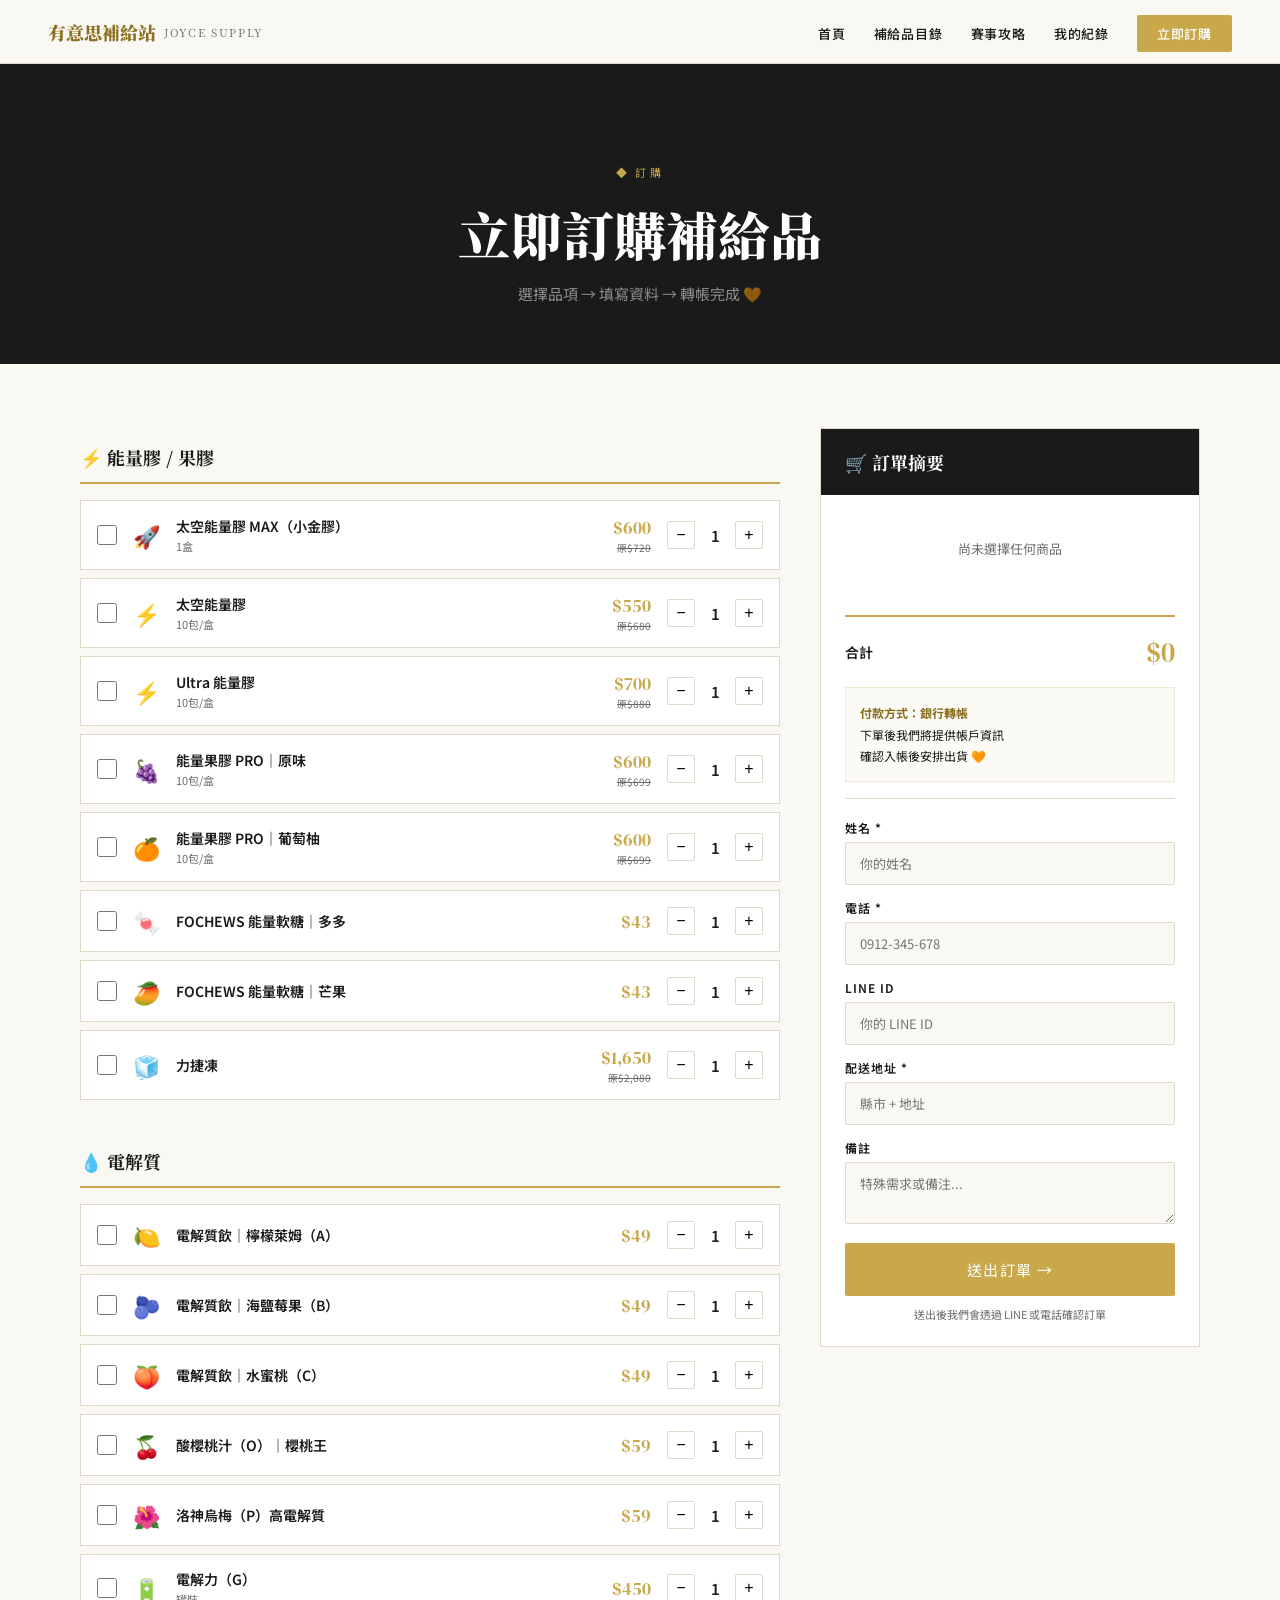
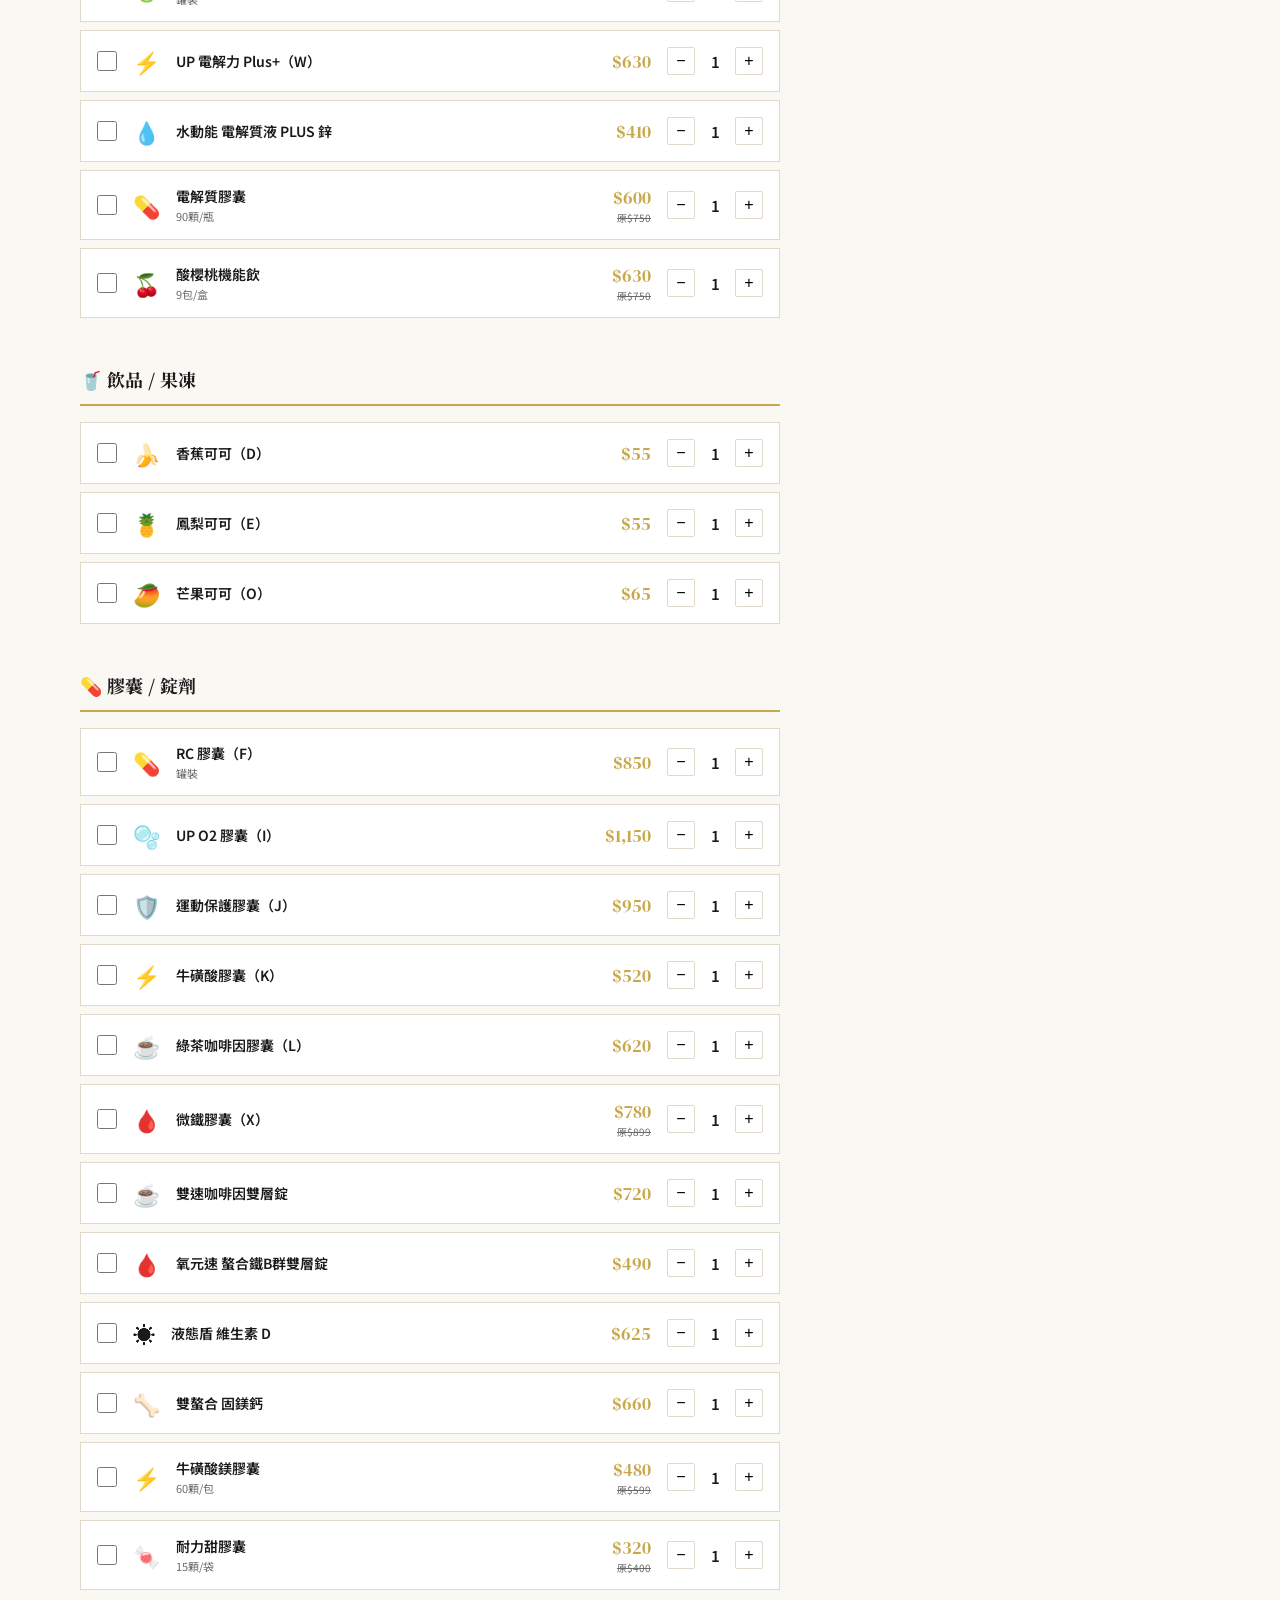
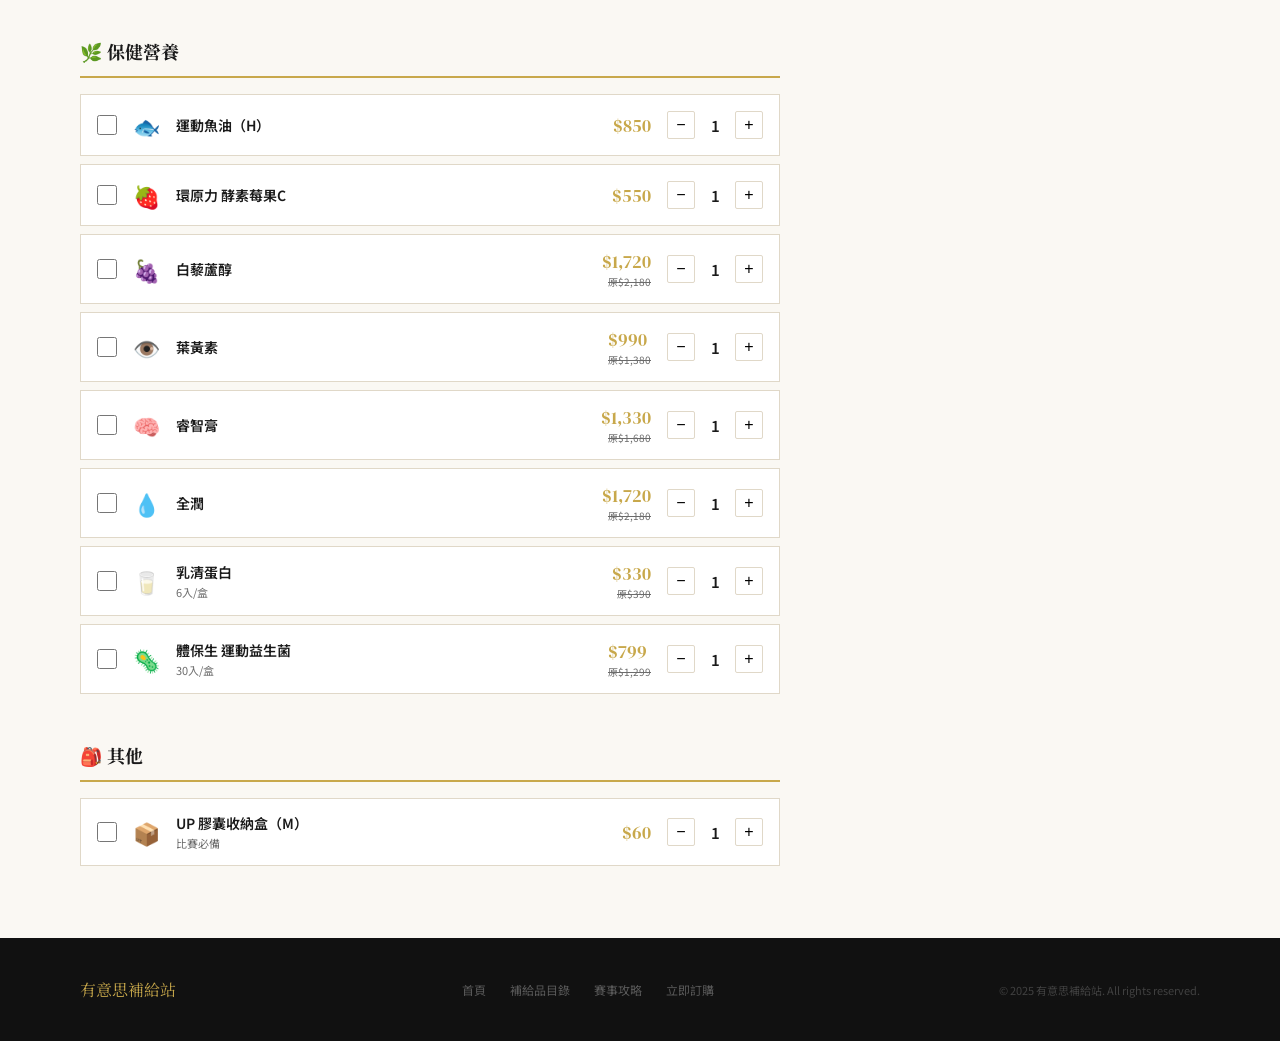
==== order.html @ 899bd566 "Add files via upload" ====
<!DOCTYPE html>
<html lang="zh-TW">
<head>
<meta charset="UTF-8">
<meta name="viewport" content="width=device-width, initial-scale=1.0">
<title>立即訂購 - 有意思補給站</title>
<link rel="stylesheet" href="css/style.css">
<link href="https://fonts.googleapis.com/css2?family=Noto+Serif+TC:wght@400;700;900&family=Noto+Sans+TC:wght@300;400;500;700&family=DM+Serif+Display&display=swap" rel="stylesheet">
</head>
<body>
<nav id="navbar">
  <a href="index.html" class="nav-logo">有意思補給站 <span>JOYCE SUPPLY</span></a>
  <button class="hamburger" id="hamburger">&#9776;</button>
  <ul class="nav-links" id="nav-links">
    <li><a href="index.html">首頁</a></li>
    <li><a href="products.html">補給品目錄</a></li>
    <li><a href="strategy.html">賽事攻略</a></li>
    <li><a href="mylog.html">我的紀錄</a></li>
    <li><a href="order.html" class="nav-cta">立即訂購</a></li>
  </ul>
</nav>

<div class="page-header">
  <div class="tag">◆ 訂購</div>
  <h1>立即訂購補給品</h1>
  <p>選擇品項 → 填寫資料 → 轉帳完成 🧡</p>
</div>

<section>
  <div class="order-layout">

    <!-- 左：選產品 -->
    <div class="order-products">

      <div class="order-cat-title">⚡ 能量膠 / 果膠</div>
      <div class="order-item" data-name="太空能量膠 MAX（小金膠）" data-price="600" data-orig="720">
        <input type="checkbox" class="oi-check" onchange="updateOrder(this)">
        <div class="oi-icon">🚀</div>
        <div class="oi-info"><div class="oi-name">太空能量膠 MAX（小金膠）</div><div class="oi-sub">1盒</div></div>
        <div><div class="oi-price">$600</div><div class="oi-orig">原$720</div></div>
        <div class="oi-qty"><button onclick="changeQty(this,-1)">−</button><span>1</span><button onclick="changeQty(this,1)">+</button></div>
      </div>
      <div class="order-item" data-name="太空能量膠" data-price="550" data-orig="680">
        <input type="checkbox" class="oi-check" onchange="updateOrder(this)">
        <div class="oi-icon">⚡</div>
        <div class="oi-info"><div class="oi-name">太空能量膠</div><div class="oi-sub">10包/盒</div></div>
        <div><div class="oi-price">$550</div><div class="oi-orig">原$680</div></div>
        <div class="oi-qty"><button onclick="changeQty(this,-1)">−</button><span>1</span><button onclick="changeQty(this,1)">+</button></div>
      </div>
      <div class="order-item" data-name="Ultra 能量膠" data-price="700" data-orig="880">
        <input type="checkbox" class="oi-check" onchange="updateOrder(this)">
        <div class="oi-icon">⚡</div>
        <div class="oi-info"><div class="oi-name">Ultra 能量膠</div><div class="oi-sub">10包/盒</div></div>
        <div><div class="oi-price">$700</div><div class="oi-orig">原$880</div></div>
        <div class="oi-qty"><button onclick="changeQty(this,-1)">−</button><span>1</span><button onclick="changeQty(this,1)">+</button></div>
      </div>
      <div class="order-item" data-name="能量果膠 PRO 原味" data-price="600" data-orig="699">
        <input type="checkbox" class="oi-check" onchange="updateOrder(this)">
        <div class="oi-icon">🍇</div>
        <div class="oi-info"><div class="oi-name">能量果膠 PRO｜原味</div><div class="oi-sub">10包/盒</div></div>
        <div><div class="oi-price">$600</div><div class="oi-orig">原$699</div></div>
        <div class="oi-qty"><button onclick="changeQty(this,-1)">−</button><span>1</span><button onclick="changeQty(this,1)">+</button></div>
      </div>
      <div class="order-item" data-name="能量果膠 PRO 葡萄柚" data-price="600" data-orig="699">
        <input type="checkbox" class="oi-check" onchange="updateOrder(this)">
        <div class="oi-icon">🍊</div>
        <div class="oi-info"><div class="oi-name">能量果膠 PRO｜葡萄柚</div><div class="oi-sub">10包/盒</div></div>
        <div><div class="oi-price">$600</div><div class="oi-orig">原$699</div></div>
        <div class="oi-qty"><button onclick="changeQty(this,-1)">−</button><span>1</span><button onclick="changeQty(this,1)">+</button></div>
      </div>
      <div class="order-item" data-name="FOCHEWS 能量軟糖 多多" data-price="43">
        <input type="checkbox" class="oi-check" onchange="updateOrder(this)">
        <div class="oi-icon">🍬</div>
        <div class="oi-info"><div class="oi-name">FOCHEWS 能量軟糖｜多多</div></div>
        <div><div class="oi-price">$43</div></div>
        <div class="oi-qty"><button onclick="changeQty(this,-1)">−</button><span>1</span><button onclick="changeQty(this,1)">+</button></div>
      </div>
      <div class="order-item" data-name="FOCHEWS 能量軟糖 芒果" data-price="43">
        <input type="checkbox" class="oi-check" onchange="updateOrder(this)">
        <div class="oi-icon">🥭</div>
        <div class="oi-info"><div class="oi-name">FOCHEWS 能量軟糖｜芒果</div></div>
        <div><div class="oi-price">$43</div></div>
        <div class="oi-qty"><button onclick="changeQty(this,-1)">−</button><span>1</span><button onclick="changeQty(this,1)">+</button></div>
      </div>
      <div class="order-item" data-name="力捷凍" data-price="1650" data-orig="2080">
        <input type="checkbox" class="oi-check" onchange="updateOrder(this)">
        <div class="oi-icon">🧊</div>
        <div class="oi-info"><div class="oi-name">力捷凍</div></div>
        <div><div class="oi-price">$1,650</div><div class="oi-orig">原$2,080</div></div>
        <div class="oi-qty"><button onclick="changeQty(this,-1)">−</button><span>1</span><button onclick="changeQty(this,1)">+</button></div>
      </div>

      <div class="order-cat-title">💧 電解質</div>
      <div class="order-item" data-name="電解質飲 檸檬萊姆(A)" data-price="49">
        <input type="checkbox" class="oi-check" onchange="updateOrder(this)">
        <div class="oi-icon">🍋</div>
        <div class="oi-info"><div class="oi-name">電解質飲｜檸檬萊姆（A）</div></div>
        <div><div class="oi-price">$49</div></div>
        <div class="oi-qty"><button onclick="changeQty(this,-1)">−</button><span>1</span><button onclick="changeQty(this,1)">+</button></div>
      </div>
      <div class="order-item" data-name="電解質飲 海鹽莓果(B)" data-price="49">
        <input type="checkbox" class="oi-check" onchange="updateOrder(this)">
        <div class="oi-icon">🫐</div>
        <div class="oi-info"><div class="oi-name">電解質飲｜海鹽莓果（B）</div></div>
        <div><div class="oi-price">$49</div></div>
        <div class="oi-qty"><button onclick="changeQty(this,-1)">−</button><span>1</span><button onclick="changeQty(this,1)">+</button></div>
      </div>
      <div class="order-item" data-name="電解質飲 水蜜桃(C)" data-price="49">
        <input type="checkbox" class="oi-check" onchange="updateOrder(this)">
        <div class="oi-icon">🍑</div>
        <div class="oi-info"><div class="oi-name">電解質飲｜水蜜桃（C）</div></div>
        <div><div class="oi-price">$49</div></div>
        <div class="oi-qty"><button onclick="changeQty(this,-1)">−</button><span>1</span><button onclick="changeQty(this,1)">+</button></div>
      </div>
      <div class="order-item" data-name="酸櫻桃汁 櫻桃王(O)" data-price="59">
        <input type="checkbox" class="oi-check" onchange="updateOrder(this)">
        <div class="oi-icon">🍒</div>
        <div class="oi-info"><div class="oi-name">酸櫻桃汁（O）｜櫻桃王</div></div>
        <div><div class="oi-price">$59</div></div>
        <div class="oi-qty"><button onclick="changeQty(this,-1)">−</button><span>1</span><button onclick="changeQty(this,1)">+</button></div>
      </div>
      <div class="order-item" data-name="洛神烏梅 高電解質(P)" data-price="59">
        <input type="checkbox" class="oi-check" onchange="updateOrder(this)">
        <div class="oi-icon">🌺</div>
        <div class="oi-info"><div class="oi-name">洛神烏梅（P）高電解質</div></div>
        <div><div class="oi-price">$59</div></div>
        <div class="oi-qty"><button onclick="changeQty(this,-1)">−</button><span>1</span><button onclick="changeQty(this,1)">+</button></div>
      </div>
      <div class="order-item" data-name="電解力罐(G)" data-price="450">
        <input type="checkbox" class="oi-check" onchange="updateOrder(this)">
        <div class="oi-icon">🔋</div>
        <div class="oi-info"><div class="oi-name">電解力（G）</div><div class="oi-sub">罐裝</div></div>
        <div><div class="oi-price">$450</div></div>
        <div class="oi-qty"><button onclick="changeQty(this,-1)">−</button><span>1</span><button onclick="changeQty(this,1)">+</button></div>
      </div>
      <div class="order-item" data-name="UP 電解力 Plus+(W)" data-price="630">
        <input type="checkbox" class="oi-check" onchange="updateOrder(this)">
        <div class="oi-icon">⚡</div>
        <div class="oi-info"><div class="oi-name">UP 電解力 Plus+（W）</div></div>
        <div><div class="oi-price">$630</div></div>
        <div class="oi-qty"><button onclick="changeQty(this,-1)">−</button><span>1</span><button onclick="changeQty(this,1)">+</button></div>
      </div>
      <div class="order-item" data-name="水動能 電解質液 PLUS 鋅" data-price="410">
        <input type="checkbox" class="oi-check" onchange="updateOrder(this)">
        <div class="oi-icon">💧</div>
        <div class="oi-info"><div class="oi-name">水動能 電解質液 PLUS 鋅</div></div>
        <div><div class="oi-price">$410</div></div>
        <div class="oi-qty"><button onclick="changeQty(this,-1)">−</button><span>1</span><button onclick="changeQty(this,1)">+</button></div>
      </div>
      <div class="order-item" data-name="電解質膠囊 90顆" data-price="600" data-orig="750">
        <input type="checkbox" class="oi-check" onchange="updateOrder(this)">
        <div class="oi-icon">💊</div>
        <div class="oi-info"><div class="oi-name">電解質膠囊</div><div class="oi-sub">90顆/瓶</div></div>
        <div><div class="oi-price">$600</div><div class="oi-orig">原$750</div></div>
        <div class="oi-qty"><button onclick="changeQty(this,-1)">−</button><span>1</span><button onclick="changeQty(this,1)">+</button></div>
      </div>
      <div class="order-item" data-name="酸櫻桃機能飲 9包" data-price="630" data-orig="750">
        <input type="checkbox" class="oi-check" onchange="updateOrder(this)">
        <div class="oi-icon">🍒</div>
        <div class="oi-info"><div class="oi-name">酸櫻桃機能飲</div><div class="oi-sub">9包/盒</div></div>
        <div><div class="oi-price">$630</div><div class="oi-orig">原$750</div></div>
        <div class="oi-qty"><button onclick="changeQty(this,-1)">−</button><span>1</span><button onclick="changeQty(this,1)">+</button></div>
      </div>

      <div class="order-cat-title">🥤 飲品 / 果凍</div>
      <div class="order-item" data-name="香蕉可可(D)" data-price="55">
        <input type="checkbox" class="oi-check" onchange="updateOrder(this)">
        <div class="oi-icon">🍌</div>
        <div class="oi-info"><div class="oi-name">香蕉可可（D）</div></div>
        <div><div class="oi-price">$55</div></div>
        <div class="oi-qty"><button onclick="changeQty(this,-1)">−</button><span>1</span><button onclick="changeQty(this,1)">+</button></div>
      </div>
      <div class="order-item" data-name="鳳梨可可(E)" data-price="55">
        <input type="checkbox" class="oi-check" onchange="updateOrder(this)">
        <div class="oi-icon">🍍</div>
        <div class="oi-info"><div class="oi-name">鳳梨可可（E）</div></div>
        <div><div class="oi-price">$55</div></div>
        <div class="oi-qty"><button onclick="changeQty(this,-1)">−</button><span>1</span><button onclick="changeQty(this,1)">+</button></div>
      </div>
      <div class="order-item" data-name="芒果可可(O)" data-price="65">
        <input type="checkbox" class="oi-check" onchange="updateOrder(this)">
        <div class="oi-icon">🥭</div>
        <div class="oi-info"><div class="oi-name">芒果可可（O）</div></div>
        <div><div class="oi-price">$65</div></div>
        <div class="oi-qty"><button onclick="changeQty(this,-1)">−</button><span>1</span><button onclick="changeQty(this,1)">+</button></div>
      </div>

      <div class="order-cat-title">💊 膠囊 / 錠劑</div>
      <div class="order-item" data-name="RC 膠囊罐(F)" data-price="850">
        <input type="checkbox" class="oi-check" onchange="updateOrder(this)">
        <div class="oi-icon">💊</div>
        <div class="oi-info"><div class="oi-name">RC 膠囊（F）</div><div class="oi-sub">罐裝</div></div>
        <div><div class="oi-price">$850</div></div>
        <div class="oi-qty"><button onclick="changeQty(this,-1)">−</button><span>1</span><button onclick="changeQty(this,1)">+</button></div>
      </div>
      <div class="order-item" data-name="UP O2 膠囊(I)" data-price="1150">
        <input type="checkbox" class="oi-check" onchange="updateOrder(this)">
        <div class="oi-icon">🫧</div>
        <div class="oi-info"><div class="oi-name">UP O2 膠囊（I）</div></div>
        <div><div class="oi-price">$1,150</div></div>
        <div class="oi-qty"><button onclick="changeQty(this,-1)">−</button><span>1</span><button onclick="changeQty(this,1)">+</button></div>
      </div>
      <div class="order-item" data-name="運動保護膠囊(J)" data-price="950">
        <input type="checkbox" class="oi-check" onchange="updateOrder(this)">
        <div class="oi-icon">🛡️</div>
        <div class="oi-info"><div class="oi-name">運動保護膠囊（J）</div></div>
        <div><div class="oi-price">$950</div></div>
        <div class="oi-qty"><button onclick="changeQty(this,-1)">−</button><span>1</span><button onclick="changeQty(this,1)">+</button></div>
      </div>
      <div class="order-item" data-name="牛磺酸膠囊(K)" data-price="520">
        <input type="checkbox" class="oi-check" onchange="updateOrder(this)">
        <div class="oi-icon">⚡</div>
        <div class="oi-info"><div class="oi-name">牛磺酸膠囊（K）</div></div>
        <div><div class="oi-price">$520</div></div>
        <div class="oi-qty"><button onclick="changeQty(this,-1)">−</button><span>1</span><button onclick="changeQty(this,1)">+</button></div>
      </div>
      <div class="order-item" data-name="綠茶咖啡因膠囊(L)" data-price="620">
        <input type="checkbox" class="oi-check" onchange="updateOrder(this)">
        <div class="oi-icon">☕</div>
        <div class="oi-info"><div class="oi-name">綠茶咖啡因膠囊（L）</div></div>
        <div><div class="oi-price">$620</div></div>
        <div class="oi-qty"><button onclick="changeQty(this,-1)">−</button><span>1</span><button onclick="changeQty(this,1)">+</button></div>
      </div>
      <div class="order-item" data-name="微鐵膠囊(X)" data-price="780" data-orig="899">
        <input type="checkbox" class="oi-check" onchange="updateOrder(this)">
        <div class="oi-icon">🩸</div>
        <div class="oi-info"><div class="oi-name">微鐵膠囊（X）</div></div>
        <div><div class="oi-price">$780</div><div class="oi-orig">原$899</div></div>
        <div class="oi-qty"><button onclick="changeQty(this,-1)">−</button><span>1</span><button onclick="changeQty(this,1)">+</button></div>
      </div>
      <div class="order-item" data-name="雙速咖啡因雙層錠" data-price="720">
        <input type="checkbox" class="oi-check" onchange="updateOrder(this)">
        <div class="oi-icon">☕</div>
        <div class="oi-info"><div class="oi-name">雙速咖啡因雙層錠</div></div>
        <div><div class="oi-price">$720</div></div>
        <div class="oi-qty"><button onclick="changeQty(this,-1)">−</button><span>1</span><button onclick="changeQty(this,1)">+</button></div>
      </div>
      <div class="order-item" data-name="氧元速 螯合鐵B群雙層錠" data-price="490">
        <input type="checkbox" class="oi-check" onchange="updateOrder(this)">
        <div class="oi-icon">🩸</div>
        <div class="oi-info"><div class="oi-name">氧元速 螯合鐵B群雙層錠</div></div>
        <div><div class="oi-price">$490</div></div>
        <div class="oi-qty"><button onclick="changeQty(this,-1)">−</button><span>1</span><button onclick="changeQty(this,1)">+</button></div>
      </div>
      <div class="order-item" data-name="液態盾 維生素D" data-price="625">
        <input type="checkbox" class="oi-check" onchange="updateOrder(this)">
        <div class="oi-icon">☀️</div>
        <div class="oi-info"><div class="oi-name">液態盾 維生素 D</div></div>
        <div><div class="oi-price">$625</div></div>
        <div class="oi-qty"><button onclick="changeQty(this,-1)">−</button><span>1</span><button onclick="changeQty(this,1)">+</button></div>
      </div>
      <div class="order-item" data-name="雙螯合 固鎂鈣" data-price="660">
        <input type="checkbox" class="oi-check" onchange="updateOrder(this)">
        <div class="oi-icon">🦴</div>
        <div class="oi-info"><div class="oi-name">雙螯合 固鎂鈣</div></div>
        <div><div class="oi-price">$660</div></div>
        <div class="oi-qty"><button onclick="changeQty(this,-1)">−</button><span>1</span><button onclick="changeQty(this,1)">+</button></div>
      </div>
      <div class="order-item" data-name="牛磺酸鎂膠囊 60顆" data-price="480" data-orig="599">
        <input type="checkbox" class="oi-check" onchange="updateOrder(this)">
        <div class="oi-icon">⚡</div>
        <div class="oi-info"><div class="oi-name">牛磺酸鎂膠囊</div><div class="oi-sub">60顆/包</div></div>
        <div><div class="oi-price">$480</div><div class="oi-orig">原$599</div></div>
        <div class="oi-qty"><button onclick="changeQty(this,-1)">−</button><span>1</span><button onclick="changeQty(this,1)">+</button></div>
      </div>
      <div class="order-item" data-name="耐力甜膠囊 15顆" data-price="320" data-orig="400">
        <input type="checkbox" class="oi-check" onchange="updateOrder(this)">
        <div class="oi-icon">🍬</div>
        <div class="oi-info"><div class="oi-name">耐力甜膠囊</div><div class="oi-sub">15顆/袋</div></div>
        <div><div class="oi-price">$320</div><div class="oi-orig">原$400</div></div>
        <div class="oi-qty"><button onclick="changeQty(this,-1)">−</button><span>1</span><button onclick="changeQty(this,1)">+</button></div>
      </div>

      <div class="order-cat-title">🌿 保健營養</div>
      <div class="order-item" data-name="運動魚油(H)" data-price="850">
        <input type="checkbox" class="oi-check" onchange="updateOrder(this)">
        <div class="oi-icon">🐟</div>
        <div class="oi-info"><div class="oi-name">運動魚油（H）</div></div>
        <div><div class="oi-price">$850</div></div>
        <div class="oi-qty"><button onclick="changeQty(this,-1)">−</button><span>1</span><button onclick="changeQty(this,1)">+</button></div>
      </div>
      <div class="order-item" data-name="環原力 酵素莓果C" data-price="550">
        <input type="checkbox" class="oi-check" onchange="updateOrder(this)">
        <div class="oi-icon">🍓</div>
        <div class="oi-info"><div class="oi-name">環原力 酵素莓果C</div></div>
        <div><div class="oi-price">$550</div></div>
        <div class="oi-qty"><button onclick="changeQty(this,-1)">−</button><span>1</span><button onclick="changeQty(this,1)">+</button></div>
      </div>
      <div class="order-item" data-name="白藜蘆醇" data-price="1720" data-orig="2180">
        <input type="checkbox" class="oi-check" onchange="updateOrder(this)">
        <div class="oi-icon">🍇</div>
        <div class="oi-info"><div class="oi-name">白藜蘆醇</div></div>
        <div><div class="oi-price">$1,720</div><div class="oi-orig">原$2,180</div></div>
        <div class="oi-qty"><button onclick="changeQty(this,-1)">−</button><span>1</span><button onclick="changeQty(this,1)">+</button></div>
      </div>
      <div class="order-item" data-name="葉黃素" data-price="990" data-orig="1380">
        <input type="checkbox" class="oi-check" onchange="updateOrder(this)">
        <div class="oi-icon">👁️</div>
        <div class="oi-info"><div class="oi-name">葉黃素</div></div>
        <div><div class="oi-price">$990</div><div class="oi-orig">原$1,380</div></div>
        <div class="oi-qty"><button onclick="changeQty(this,-1)">−</button><span>1</span><button onclick="changeQty(this,1)">+</button></div>
      </div>
      <div class="order-item" data-name="睿智膏" data-price="1330" data-orig="1680">
        <input type="checkbox" class="oi-check" onchange="updateOrder(this)">
        <div class="oi-icon">🧠</div>
        <div class="oi-info"><div class="oi-name">睿智膏</div></div>
        <div><div class="oi-price">$1,330</div><div class="oi-orig">原$1,680</div></div>
        <div class="oi-qty"><button onclick="changeQty(this,-1)">−</button><span>1</span><button onclick="changeQty(this,1)">+</button></div>
      </div>
      <div class="order-item" data-name="全潤" data-price="1720" data-orig="2180">
        <input type="checkbox" class="oi-check" onchange="updateOrder(this)">
        <div class="oi-icon">💧</div>
        <div class="oi-info"><div class="oi-name">全潤</div></div>
        <div><div class="oi-price">$1,720</div><div class="oi-orig">原$2,180</div></div>
        <div class="oi-qty"><button onclick="changeQty(this,-1)">−</button><span>1</span><button onclick="changeQty(this,1)">+</button></div>
      </div>
      <div class="order-item" data-name="乳清蛋白 6入" data-price="330" data-orig="390">
        <input type="checkbox" class="oi-check" onchange="updateOrder(this)">
        <div class="oi-icon">🥛</div>
        <div class="oi-info"><div class="oi-name">乳清蛋白</div><div class="oi-sub">6入/盒</div></div>
        <div><div class="oi-price">$330</div><div class="oi-orig">原$390</div></div>
        <div class="oi-qty"><button onclick="changeQty(this,-1)">−</button><span>1</span><button onclick="changeQty(this,1)">+</button></div>
      </div>
      <div class="order-item" data-name="體保生 運動益生菌 30入" data-price="799" data-orig="1299">
        <input type="checkbox" class="oi-check" onchange="updateOrder(this)">
        <div class="oi-icon">🦠</div>
        <div class="oi-info"><div class="oi-name">體保生 運動益生菌</div><div class="oi-sub">30入/盒</div></div>
        <div><div class="oi-price">$799</div><div class="oi-orig">原$1,299</div></div>
        <div class="oi-qty"><button onclick="changeQty(this,-1)">−</button><span>1</span><button onclick="changeQty(this,1)">+</button></div>
      </div>

      <div class="order-cat-title">🎒 其他</div>
      <div class="order-item" data-name="UP 膠囊收納盒(M)" data-price="60">
        <input type="checkbox" class="oi-check" onchange="updateOrder(this)">
        <div class="oi-icon">📦</div>
        <div class="oi-info"><div class="oi-name">UP 膠囊收納盒（M）</div><div class="oi-sub">比賽必備</div></div>
        <div><div class="oi-price">$60</div></div>
        <div class="oi-qty"><button onclick="changeQty(this,-1)">−</button><span>1</span><button onclick="changeQty(this,1)">+</button></div>
      </div>

    </div>

    <!-- 右：訂單摘要 + 表單 -->
    <div class="order-summary">
      <div class="os-header">
        <h3>🛒 訂單摘要</h3>
      </div>
      <div class="os-body">
        <div class="os-items" id="os-items">
          <div class="os-empty" id="os-empty">尚未選擇任何商品</div>
        </div>
        <div class="os-total">
          <span>合計</span>
          <span class="total-num" id="os-total">$0</span>
        </div>

        <div class="payment-info">
          <strong>付款方式：銀行轉帳</strong><br>
          下單後我們將提供帳戶資訊<br>
          確認入帳後安排出貨 🧡
        </div>

        <div class="os-form">
          <div class="form-group">
            <label>姓名 *</label>
            <input type="text" id="f-name" placeholder="你的姓名" required>
          </div>
          <div class="form-group">
            <label>電話 *</label>
            <input type="tel" id="f-phone" placeholder="0912-345-678" required>
          </div>
          <div class="form-group">
            <label>LINE ID</label>
            <input type="text" id="f-line" placeholder="你的 LINE ID">
          </div>
          <div class="form-group">
            <label>配送地址 *</label>
            <input type="text" id="f-address" placeholder="縣市 + 地址" required>
          </div>
          <div class="form-group">
            <label>備註</label>
            <textarea id="f-note" rows="2" placeholder="特殊需求或備注..."></textarea>
          </div>
          <button class="btn btn-gold" style="width:100%;font-size:15px;padding:16px;" onclick="submitOrder()">
            送出訂單 →
          </button>
          <p style="font-size:11px;color:var(--muted);margin-top:10px;text-align:center;">送出後我們會透過 LINE 或電話確認訂單</p>
        </div>
      </div>
    </div>

  </div>
</section>

<footer>
  <div class="footer-inner">
    <div class="footer-brand">有意思補給站</div>
    <div class="footer-links">
      <a href="index.html">首頁</a>
      <a href="products.html">補給品目錄</a>
      <a href="strategy.html">賽事攻略</a>
      <a href="order.html">立即訂購</a>
    </div>
    <div class="footer-copy">© 2025 有意思補給站. All rights reserved.</div>
  </div>
</footer>

<script src="js/main.js"></script>
<script>
// ── Google Apps Script URL（設定好後填入這裡）──
const GOOGLE_SCRIPT_URL = 'https://script.google.com/macros/s/AKfycbwot71iH4hyY0zWKUhx9bnROyqWsgMQbH2nCCFjPmFCcgzUHWpjVjHqMYdiiHiW4W98/exec';

// ── 數量控制 ──
function changeQty(btn, delta) {
  const qtyWrap = btn.parentElement;
  const span = qtyWrap.querySelector('span');
  let qty = parseInt(span.textContent) + delta;
  if (qty < 1) qty = 1;
  span.textContent = qty;
  const item = btn.closest('.order-item');
  if (item.querySelector('.oi-check').checked) updateOrder(item.querySelector('.oi-check'));
}

// ── 更新訂單摘要 ──
function updateOrder(checkbox) {
  const item = checkbox.closest('.order-item');
  item.classList.toggle('selected', checkbox.checked);
  renderSummary();
}

function getSelected() {
  const items = [];
  document.querySelectorAll('.order-item').forEach(item => {
    const cb = item.querySelector('.oi-check');
    if (cb.checked) {
      const qty = parseInt(item.querySelector('.oi-qty span').textContent);
      items.push({
        name: item.dataset.name,
        price: parseInt(item.dataset.price),
        qty
      });
    }
  });
  return items;
}

function renderSummary() {
  const items = getSelected();
  const container = document.getElementById('os-items');
  const empty = document.getElementById('os-empty');
  let total = 0;
  if (items.length === 0) {
    container.innerHTML = '';
    container.appendChild(empty);
    empty.style.display = '';
  } else {
    empty.style.display = 'none';
    container.innerHTML = '';
    items.forEach(it => {
      const sub = it.price * it.qty;
      total += sub;
      const row = document.createElement('div');
      row.className = 'os-item';
      row.innerHTML = `<span>${it.name} ×${it.qty}</span><span>$${sub.toLocaleString()}</span>`;
      container.appendChild(row);
    });
  }
  items.forEach(it => total += 0); // already summed
  total = items.reduce((s,i) => s + i.price * i.qty, 0);
  document.getElementById('os-total').textContent = '$' + total.toLocaleString();
}

// ── 送出訂單 ──
async function submitOrder() {
  const items = getSelected();
  if (items.length === 0) { alert('請至少選擇一項商品'); return; }
  const name = document.getElementById('f-name').value.trim();
  const phone = document.getElementById('f-phone').value.trim();
  const address = document.getElementById('f-address').value.trim();
  if (!name || !phone || !address) { alert('請填寫姓名、電話和地址'); return; }

  const total = items.reduce((s,i) => s + i.price * i.qty, 0);
  const orderText = items.map(i => `${i.name} ×${i.qty} $${i.price*i.qty}`).join('\n');
  const now = new Date().toLocaleString('zh-TW');

  const payload = {
    timestamp: now,
    name,
    phone,
    line: document.getElementById('f-line').value,
    address,
    items: orderText,
    total: '$' + total.toLocaleString(),
    note: document.getElementById('f-note').value
  };

  // 送到 Google Sheets
  try {
    await fetch(GOOGLE_SCRIPT_URL, {
      method: 'POST',
      mode: 'no-cors',
      headers: { 'Content-Type': 'application/json' },
      body: JSON.stringify(payload)
    });
  } catch(e) { console.log('送出訂單', e); }

  // 跳轉到感謝頁
  localStorage.setItem('last_order', JSON.stringify({ name, items: orderText, total: '$' + total.toLocaleString() }));
  window.location.href = 'thankyou.html';
}
</script>
</body>
</html>
---- css/style.css ----
:root {
  --gold: #c8a84b;
  --gold-dark: #8b6f20;
  --gold-light: #f0d980;
  --black: #111;
  --dark: #1a1a1a;
  --off-white: #faf8f3;
  --cream: #f0ead8;
  --text: #1a1a1a;
  --muted: #6b6b6b;
  --border: #e0d8c8;
  --green: #2d6a2d;
  --red: #b85c38;
}
* { margin:0; padding:0; box-sizing:border-box; }
html { scroll-behavior:smooth; }
body { font-family:'Noto Sans TC',sans-serif; background:var(--off-white); color:var(--text); overflow-x:hidden; }

/* NAV */
nav { position:fixed; top:0; left:0; right:0; z-index:100; display:flex; align-items:center; justify-content:space-between; padding:0 48px; height:64px; background:rgba(250,248,243,0.96); backdrop-filter:blur(12px); border-bottom:1px solid var(--border); }
.nav-logo { font-family:'Noto Serif TC',serif; font-size:18px; font-weight:900; color:var(--gold-dark); text-decoration:none; display:flex; align-items:center; gap:8px; }
.nav-logo span { font-size:11px; color:var(--muted); font-weight:400; letter-spacing:0.15em; }
.nav-links { display:flex; align-items:center; gap:28px; list-style:none; }
.nav-links a { font-size:13px; letter-spacing:0.06em; color:var(--text); text-decoration:none; transition:color .2s; font-weight:500; }
.nav-links a:hover, .nav-links a.active { color:var(--gold-dark); }
.nav-cta { background:var(--gold) !important; color:#fff !important; padding:9px 20px; border-radius:2px; }
.nav-cta:hover { background:var(--gold-dark) !important; }
.hamburger { display:none; background:none; border:none; font-size:24px; cursor:pointer; }

/* BUTTONS */
.btn { display:inline-block; padding:13px 28px; font-size:13px; letter-spacing:0.1em; text-decoration:none; border:none; cursor:pointer; transition:all .3s; font-family:'Noto Sans TC',sans-serif; border-radius:2px; }
.btn-gold { background:var(--gold); color:#fff; }
.btn-gold:hover { background:var(--gold-dark); transform:translateY(-2px); }
.btn-outline { background:transparent; color:var(--gold-dark); border:1.5px solid var(--gold); }
.btn-outline:hover { background:var(--gold); color:#fff; }
.btn-dark { background:var(--dark); color:#fff; }
.btn-dark:hover { background:#333; transform:translateY(-2px); }
.btn-lg { padding:16px 40px; font-size:15px; }

/* PAGE HEADER */
.page-header { padding:100px 80px 60px; background:var(--dark); text-align:center; margin-top:64px; }
.page-header .tag { font-size:11px; letter-spacing:0.3em; color:var(--gold); text-transform:uppercase; margin-bottom:16px; }
.page-header h1 { font-family:'Noto Serif TC',serif; font-size:clamp(28px,5vw,52px); font-weight:900; color:#fff; margin-bottom:12px; }
.page-header p { font-size:15px; color:rgba(255,255,255,0.5); }

/* SECTION */
section { padding:64px 80px; }
.section-tag { font-size:11px; letter-spacing:0.25em; color:var(--gold-dark); text-transform:uppercase; margin-bottom:12px; display:flex; align-items:center; gap:10px; }
.section-tag::before { content:''; width:24px; height:1px; background:var(--gold); }
.section-title { font-family:'Noto Serif TC',serif; font-size:clamp(24px,3vw,36px); font-weight:900; color:var(--black); margin-bottom:8px; }
.section-sub { font-size:14px; color:var(--muted); margin-bottom:40px; line-height:1.8; }

/* PRODUCT CARDS */
.product-grid { display:grid; grid-template-columns:repeat(4,1fr); gap:16px; }
.product-card { background:#fff; border:1px solid var(--border); display:flex; flex-direction:column; transition:transform .25s, box-shadow .25s; overflow:hidden; }
.product-card:hover { transform:translateY(-4px); box-shadow:0 12px 28px rgba(0,0,0,0.08); }
.pc-bar { height:3px; background:var(--gold); }
.pc-body { padding:16px; flex:1; display:flex; flex-direction:column; }
.pc-icon { font-size:28px; margin-bottom:8px; }
.pc-name { font-family:'Noto Serif TC',serif; font-size:14px; font-weight:700; line-height:1.4; margin-bottom:4px; }
.pc-desc { font-size:11px; color:var(--muted); margin-bottom:10px; }
.timing-tags { display:flex; flex-wrap:wrap; gap:4px; margin-bottom:10px; }
.tt { font-size:10px; padding:2px 7px; border-radius:1px; border:1px solid; }
.tt-b { background:rgba(200,168,75,0.1); color:#8b6f20; border-color:rgba(200,168,75,0.3); }
.tt-d { background:rgba(45,106,45,0.1); color:#2d6a2d; border-color:rgba(45,106,45,0.3); }
.tt-a { background:rgba(184,92,56,0.1); color:#b85c38; border-color:rgba(184,92,56,0.3); }
.tt-x { background:rgba(107,107,107,0.1); color:#555; border-color:rgba(107,107,107,0.3); }
.pc-price-wrap { margin-top:auto; padding-top:12px; border-top:1px solid var(--border); }
.pc-price-label { font-size:10px; letter-spacing:0.1em; color:var(--gold-dark); }
.pc-price { font-family:'DM Serif Display',serif; font-size:20px; color:var(--gold); line-height:1; }
.pc-orig { font-size:11px; color:var(--muted); text-decoration:line-through; margin-top:1px; }

/* FILTER */
.filter-bar { display:flex; gap:8px; flex-wrap:wrap; margin-bottom:32px; }
.fb { padding:8px 16px; font-size:12px; letter-spacing:0.08em; border:1.5px solid var(--border); background:none; cursor:pointer; transition:all .2s; font-family:'Noto Sans TC',sans-serif; border-radius:2px; }
.fb.active { background:var(--gold); color:#fff; border-color:var(--gold); }
.fb:hover:not(.active) { border-color:var(--gold); color:var(--gold-dark); }

/* STRATEGY */
.race-tabs { display:flex; gap:0; margin-bottom:40px; border:1.5px solid var(--border); width:fit-content; overflow:hidden; }
.rt { padding:13px 28px; font-size:13px; font-weight:600; border:none; background:none; cursor:pointer; font-family:'Noto Sans TC',sans-serif; color:var(--muted); transition:all .2s; border-right:1px solid var(--border); }
.rt:last-child { border-right:none; }
.rt.active { background:var(--gold); color:#fff; }
.race-plan { display:none; }
.race-plan.active { display:grid; grid-template-columns:1fr 1fr; gap:32px; }
.rp-intro { grid-column:1/-1; background:rgba(200,168,75,0.08); border-left:3px solid var(--gold); padding:16px 20px; font-size:14px; color:var(--muted); line-height:1.9; }
.stage-card { background:#fff; border:1px solid var(--border); padding:24px; }
.stage-time { font-size:10px; letter-spacing:0.2em; color:var(--gold-dark); text-transform:uppercase; margin-bottom:8px; }
.stage-title { font-family:'Noto Serif TC',serif; font-size:17px; font-weight:700; margin-bottom:12px; display:flex; align-items:center; gap:8px; }
.stage-items { list-style:none; }
.stage-items li { font-size:13px; color:var(--muted); padding:5px 0; border-bottom:1px solid var(--border); display:flex; gap:8px; line-height:1.5; }
.stage-items li::before { content:'·'; color:var(--gold); font-weight:900; flex-shrink:0; }
.stage-products { display:flex; flex-wrap:wrap; gap:6px; margin-top:12px; }
.sp { font-size:11px; padding:3px 10px; background:rgba(200,168,75,0.1); color:var(--gold-dark); border:1px solid rgba(200,168,75,0.25); border-radius:1px; }

/* ORDER FORM */
.order-layout { display:grid; grid-template-columns:1fr 380px; gap:40px; align-items:start; }
.order-products { }
.order-cat-title { font-family:'Noto Serif TC',serif; font-size:18px; font-weight:700; padding:16px 0 12px; border-bottom:2px solid var(--gold); margin-bottom:16px; margin-top:32px; display:flex; align-items:center; gap:10px; }
.order-cat-title:first-child { margin-top:0; }
.order-item { display:flex; align-items:center; gap:16px; padding:14px 16px; background:#fff; border:1px solid var(--border); margin-bottom:8px; transition:border-color .2s; }
.order-item:hover { border-color:var(--gold); }
.order-item.selected { border-color:var(--gold); background:rgba(200,168,75,0.04); }
.oi-check { width:20px; height:20px; accent-color:var(--gold); cursor:pointer; flex-shrink:0; }
.oi-icon { font-size:22px; flex-shrink:0; }
.oi-info { flex:1; }
.oi-name { font-size:14px; font-weight:600; }
.oi-sub { font-size:11px; color:var(--muted); margin-top:2px; }
.oi-price { font-family:'DM Serif Display',serif; font-size:18px; color:var(--gold); flex-shrink:0; }
.oi-orig { font-size:10px; color:var(--muted); text-decoration:line-through; text-align:right; }
.oi-qty { display:flex; align-items:center; gap:8px; flex-shrink:0; }
.oi-qty button { width:28px; height:28px; border:1.5px solid var(--border); background:#fff; cursor:pointer; font-size:16px; border-radius:2px; transition:all .2s; display:flex; align-items:center; justify-content:center; }
.oi-qty button:hover { border-color:var(--gold); color:var(--gold); }
.oi-qty span { font-size:15px; font-weight:600; min-width:24px; text-align:center; }

/* ORDER SUMMARY */
.order-summary { position:sticky; top:80px; background:#fff; border:1px solid var(--border); overflow:hidden; }
.os-header { background:var(--dark); padding:20px 24px; }
.os-header h3 { font-family:'Noto Serif TC',serif; font-size:18px; color:#fff; }
.os-body { padding:24px; }
.os-items { min-height:80px; margin-bottom:16px; }
.os-item { display:flex; justify-content:space-between; font-size:13px; padding:6px 0; border-bottom:1px solid var(--border); }
.os-empty { text-align:center; color:var(--muted); font-size:13px; padding:20px 0; }
.os-total { display:flex; justify-content:space-between; align-items:center; padding:16px 0; border-top:2px solid var(--gold); margin-top:8px; }
.os-total span:first-child { font-size:14px; font-weight:600; }
.os-total .total-num { font-family:'DM Serif Display',serif; font-size:28px; color:var(--gold); }
.os-form { border-top:1px solid var(--border); padding-top:20px; }
.form-group { margin-bottom:14px; }
.form-group label { display:block; font-size:12px; font-weight:600; letter-spacing:0.08em; margin-bottom:6px; }
.form-group input, .form-group select, .form-group textarea {
  width:100%; padding:11px 14px; border:1.5px solid var(--border);
  background:var(--off-white); font-size:13px; border-radius:2px;
  font-family:'Noto Sans TC',sans-serif; transition:border-color .2s;
}
.form-group input:focus, .form-group select:focus, .form-group textarea:focus { outline:none; border-color:var(--gold); }
.payment-info { background:rgba(200,168,75,0.06); border:1px solid rgba(200,168,75,0.2); padding:14px; margin-bottom:16px; font-size:12px; color:var(--text); line-height:1.8; }
.payment-info strong { color:var(--gold-dark); }

/* THANKYOU */
.ty-section { min-height:60vh; display:flex; align-items:center; justify-content:center; text-align:center; }
.ty-box { max-width:480px; }
.ty-icon { font-size:80px; margin-bottom:24px; }
.ty-title { font-family:'Noto Serif TC',serif; font-size:32px; font-weight:900; margin-bottom:16px; }
.ty-sub { font-size:15px; color:var(--muted); line-height:1.9; margin-bottom:32px; }

/* FOOTER */
footer { background:#111; padding:40px 80px; }
.footer-inner { display:flex; align-items:center; justify-content:space-between; }
.footer-brand { font-family:'Noto Serif TC',serif; font-size:16px; color:var(--gold); }
.footer-links { display:flex; gap:24px; }
.footer-links a { font-size:12px; color:rgba(255,255,255,0.3); text-decoration:none; transition:color .2s; }
.footer-links a:hover { color:rgba(255,255,255,0.7); }
.footer-copy { font-size:11px; color:rgba(255,255,255,0.2); }

/* UTILS */
.hidden { display:none !important; }
.reveal { opacity:0; transform:translateY(24px); transition:opacity .8s, transform .8s; }
.reveal.visible { opacity:1; transform:none; }

/* MOBILE */
@media (max-width:900px) {
  nav { padding:0 20px; }
  .hamburger { display:block; }
  .nav-links { display:none; flex-direction:column; position:absolute; top:64px; left:0; right:0; background:var(--off-white); border-bottom:1px solid var(--border); padding:16px 24px; gap:0; }
  .nav-links.open { display:flex; }
  .nav-links li { border-bottom:1px solid var(--border); }
  .nav-links a { display:block; padding:13px 0; }
  section { padding:48px 20px; }
  .page-header { padding:80px 20px 48px; }
  .product-grid { grid-template-columns:1fr 1fr; gap:12px; }
  .race-tabs { width:100%; }
  .rt { padding:10px 14px; font-size:12px; flex:1; text-align:center; }
  .race-plan.active { grid-template-columns:1fr; }
  .order-layout { grid-template-columns:1fr; }
  .order-summary { position:static; }
  footer { padding:32px 20px; }
  .footer-inner { flex-direction:column; gap:16px; text-align:center; }
  .footer-links { flex-wrap:wrap; justify-content:center; }
}
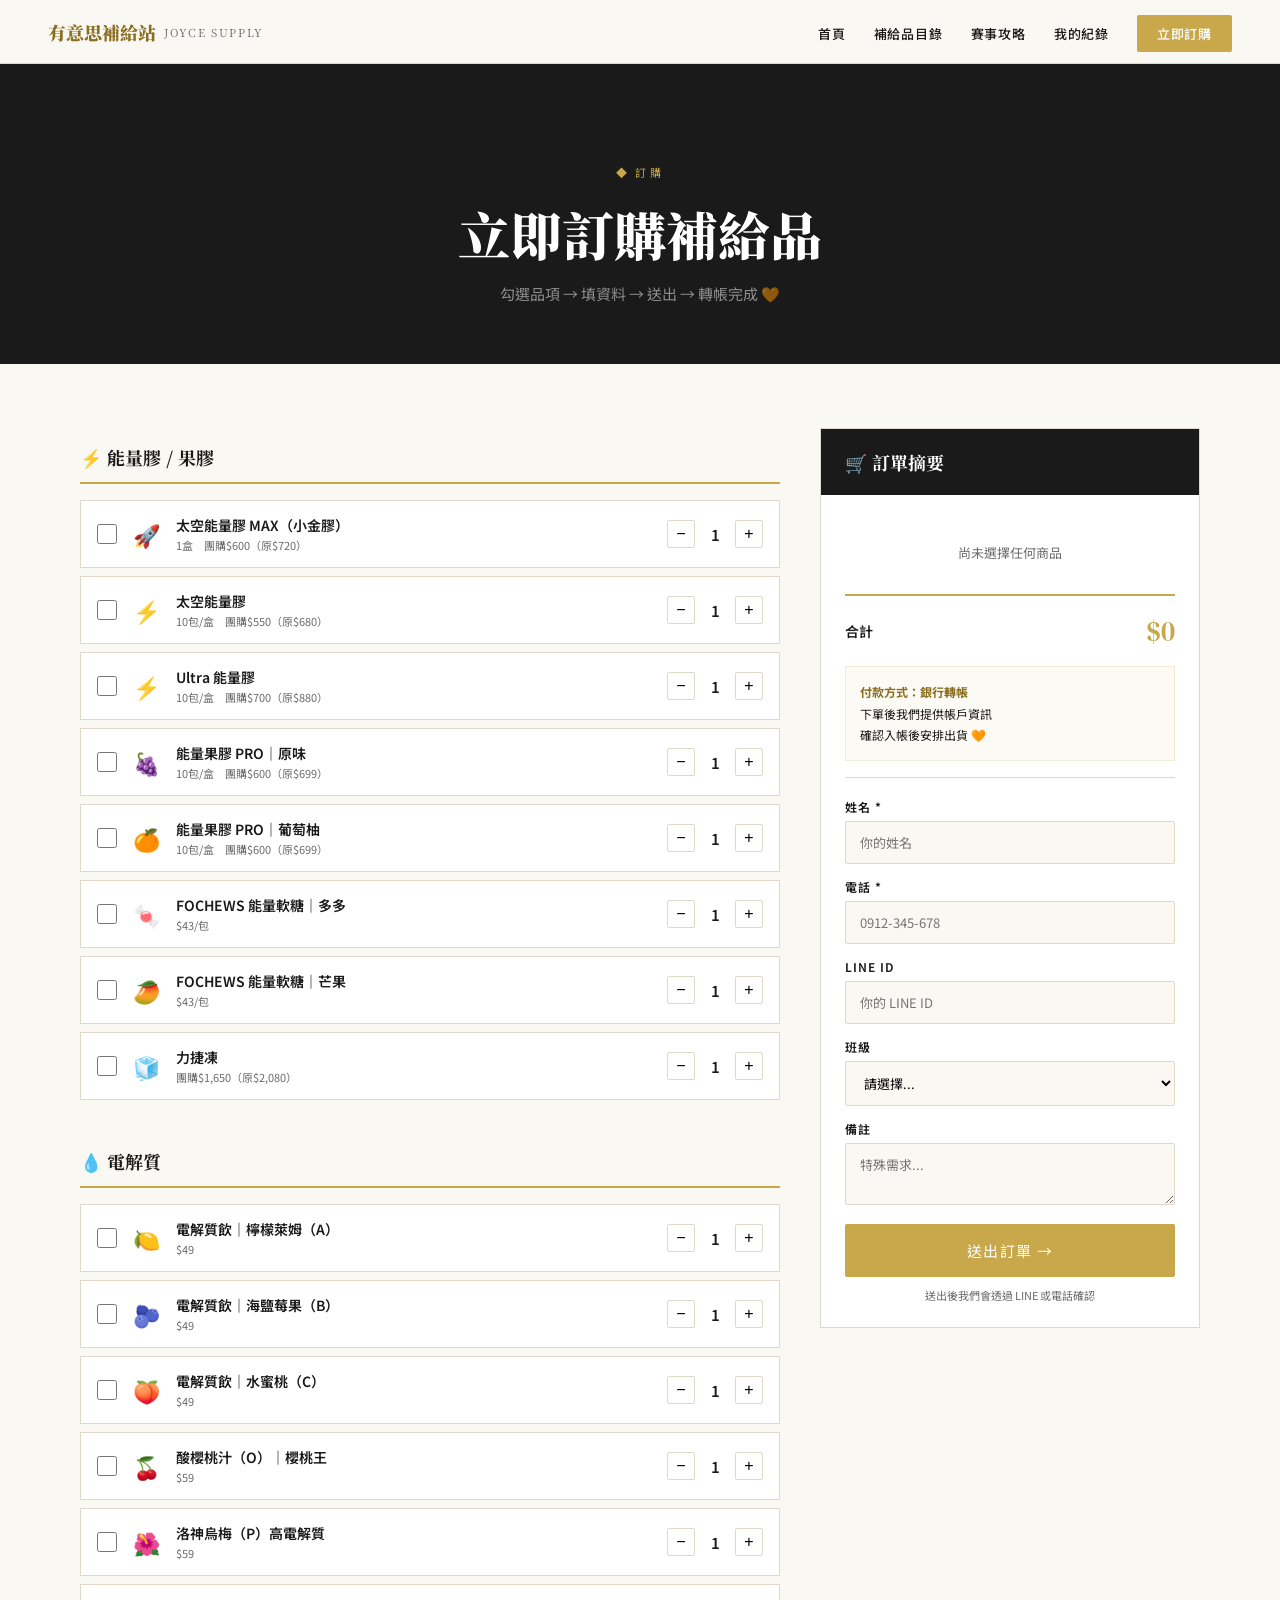
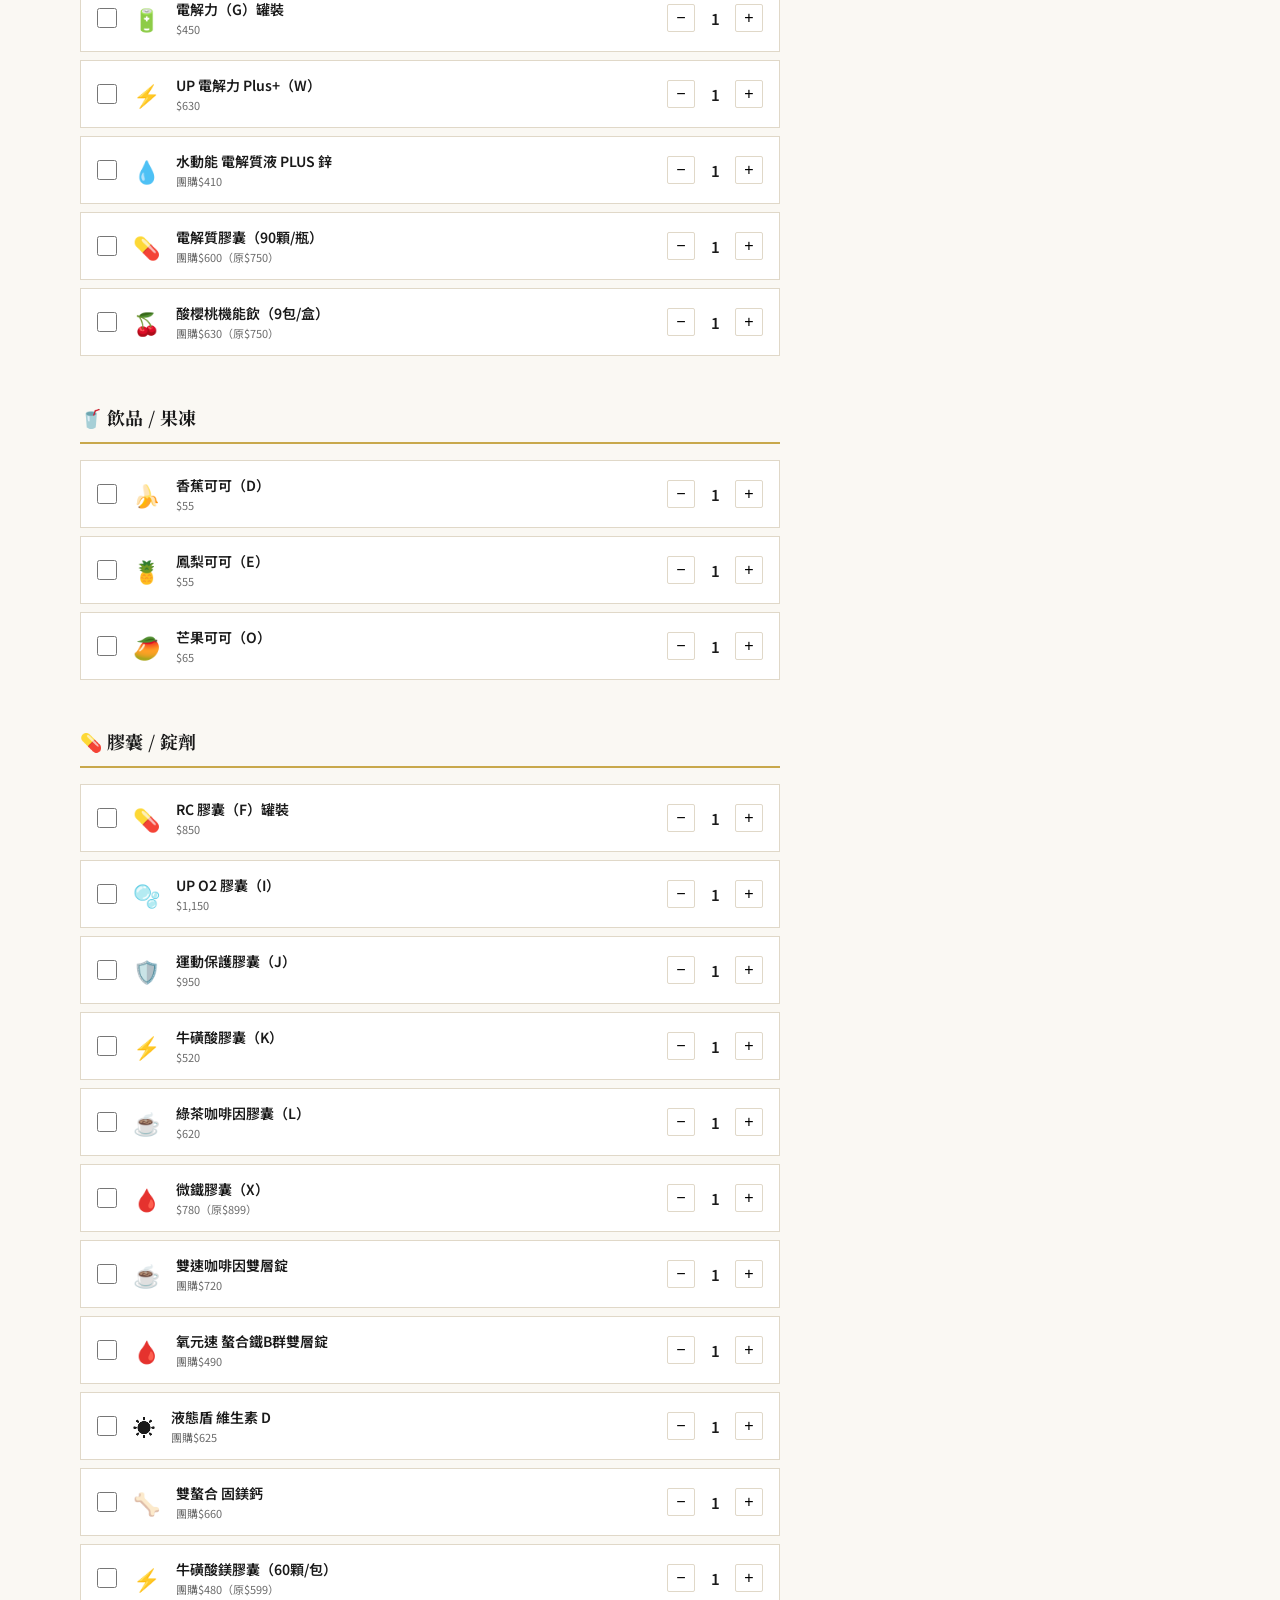
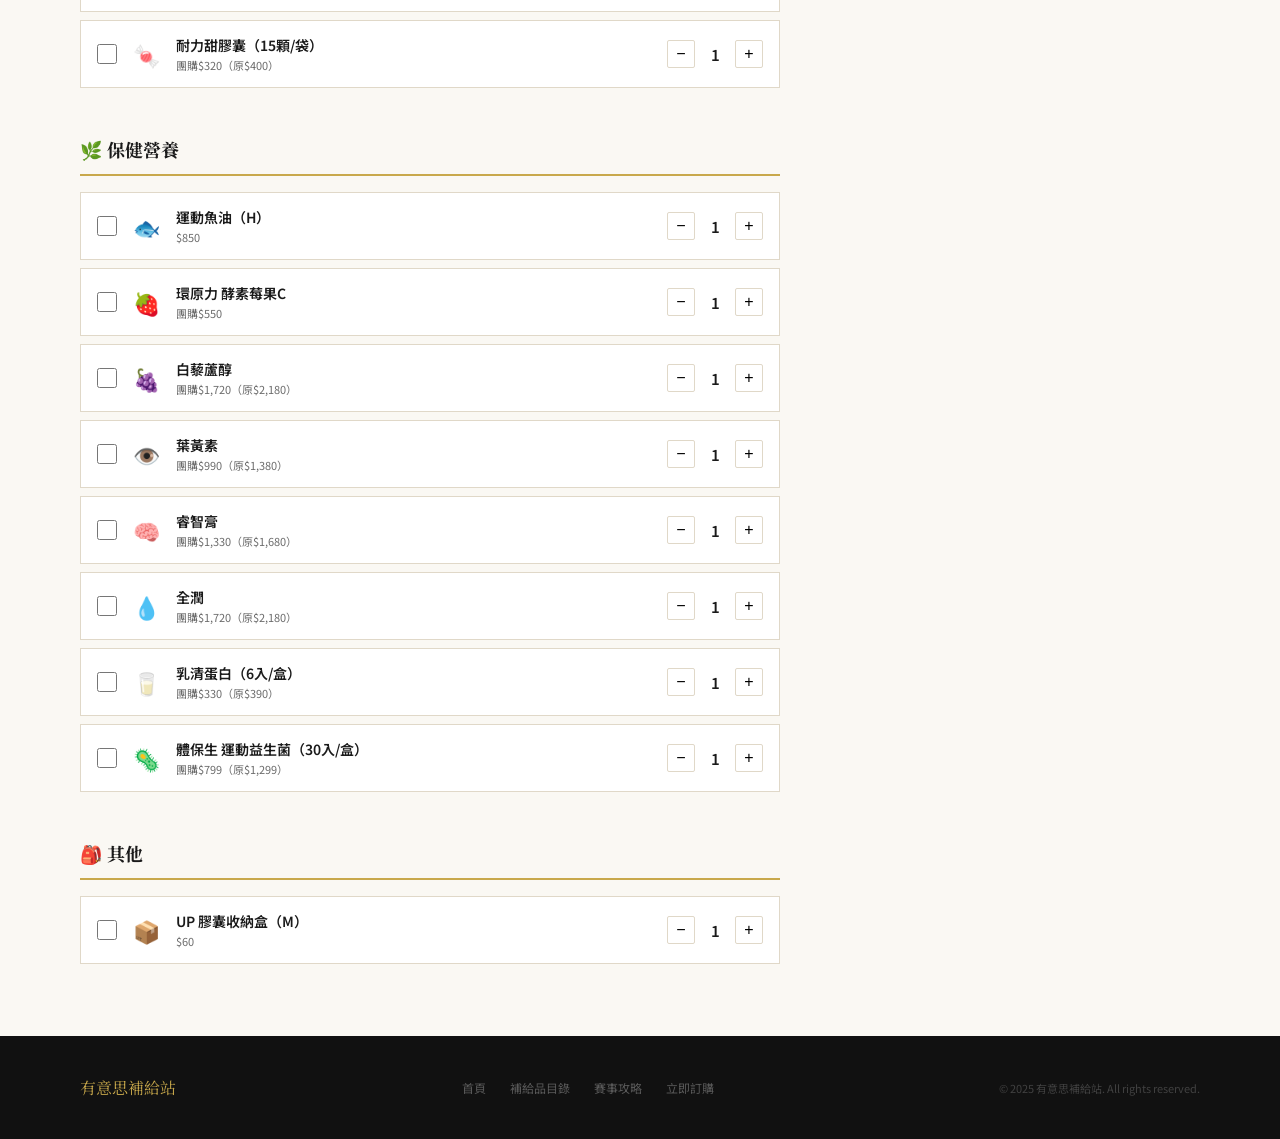
==== commit 628b748f: "Add files via upload" ====
--- a/order.html
+++ b/order.html
@@ -23,7 +23,7 @@
 <div class="page-header">
   <div class="tag">◆ 訂購</div>
   <h1>立即訂購補給品</h1>
-  <p>選擇品項 → 填寫資料 → 轉帳完成 🧡</p>
+  <p>勾選品項 → 填資料 → 送出 → 轉帳完成 🧡</p>
 </div>
 
 <section>
@@ -33,358 +33,93 @@
     <div class="order-products">
 
       <div class="order-cat-title">⚡ 能量膠 / 果膠</div>
-      <div class="order-item" data-name="太空能量膠 MAX（小金膠）" data-price="600" data-orig="720">
-        <input type="checkbox" class="oi-check" onchange="updateOrder(this)">
-        <div class="oi-icon">🚀</div>
-        <div class="oi-info"><div class="oi-name">太空能量膠 MAX（小金膠）</div><div class="oi-sub">1盒</div></div>
-        <div><div class="oi-price">$600</div><div class="oi-orig">原$720</div></div>
-        <div class="oi-qty"><button onclick="changeQty(this,-1)">−</button><span>1</span><button onclick="changeQty(this,1)">+</button></div>
-      </div>
-      <div class="order-item" data-name="太空能量膠" data-price="550" data-orig="680">
-        <input type="checkbox" class="oi-check" onchange="updateOrder(this)">
-        <div class="oi-icon">⚡</div>
-        <div class="oi-info"><div class="oi-name">太空能量膠</div><div class="oi-sub">10包/盒</div></div>
-        <div><div class="oi-price">$550</div><div class="oi-orig">原$680</div></div>
-        <div class="oi-qty"><button onclick="changeQty(this,-1)">−</button><span>1</span><button onclick="changeQty(this,1)">+</button></div>
-      </div>
-      <div class="order-item" data-name="Ultra 能量膠" data-price="700" data-orig="880">
-        <input type="checkbox" class="oi-check" onchange="updateOrder(this)">
-        <div class="oi-icon">⚡</div>
-        <div class="oi-info"><div class="oi-name">Ultra 能量膠</div><div class="oi-sub">10包/盒</div></div>
-        <div><div class="oi-price">$700</div><div class="oi-orig">原$880</div></div>
-        <div class="oi-qty"><button onclick="changeQty(this,-1)">−</button><span>1</span><button onclick="changeQty(this,1)">+</button></div>
-      </div>
-      <div class="order-item" data-name="能量果膠 PRO 原味" data-price="600" data-orig="699">
-        <input type="checkbox" class="oi-check" onchange="updateOrder(this)">
-        <div class="oi-icon">🍇</div>
-        <div class="oi-info"><div class="oi-name">能量果膠 PRO｜原味</div><div class="oi-sub">10包/盒</div></div>
-        <div><div class="oi-price">$600</div><div class="oi-orig">原$699</div></div>
-        <div class="oi-qty"><button onclick="changeQty(this,-1)">−</button><span>1</span><button onclick="changeQty(this,1)">+</button></div>
-      </div>
-      <div class="order-item" data-name="能量果膠 PRO 葡萄柚" data-price="600" data-orig="699">
-        <input type="checkbox" class="oi-check" onchange="updateOrder(this)">
-        <div class="oi-icon">🍊</div>
-        <div class="oi-info"><div class="oi-name">能量果膠 PRO｜葡萄柚</div><div class="oi-sub">10包/盒</div></div>
-        <div><div class="oi-price">$600</div><div class="oi-orig">原$699</div></div>
-        <div class="oi-qty"><button onclick="changeQty(this,-1)">−</button><span>1</span><button onclick="changeQty(this,1)">+</button></div>
-      </div>
-      <div class="order-item" data-name="FOCHEWS 能量軟糖 多多" data-price="43">
-        <input type="checkbox" class="oi-check" onchange="updateOrder(this)">
-        <div class="oi-icon">🍬</div>
-        <div class="oi-info"><div class="oi-name">FOCHEWS 能量軟糖｜多多</div></div>
-        <div><div class="oi-price">$43</div></div>
-        <div class="oi-qty"><button onclick="changeQty(this,-1)">−</button><span>1</span><button onclick="changeQty(this,1)">+</button></div>
-      </div>
-      <div class="order-item" data-name="FOCHEWS 能量軟糖 芒果" data-price="43">
-        <input type="checkbox" class="oi-check" onchange="updateOrder(this)">
-        <div class="oi-icon">🥭</div>
-        <div class="oi-info"><div class="oi-name">FOCHEWS 能量軟糖｜芒果</div></div>
-        <div><div class="oi-price">$43</div></div>
-        <div class="oi-qty"><button onclick="changeQty(this,-1)">−</button><span>1</span><button onclick="changeQty(this,1)">+</button></div>
-      </div>
-      <div class="order-item" data-name="力捷凍" data-price="1650" data-orig="2080">
-        <input type="checkbox" class="oi-check" onchange="updateOrder(this)">
-        <div class="oi-icon">🧊</div>
-        <div class="oi-info"><div class="oi-name">力捷凍</div></div>
-        <div><div class="oi-price">$1,650</div><div class="oi-orig">原$2,080</div></div>
-        <div class="oi-qty"><button onclick="changeQty(this,-1)">−</button><span>1</span><button onclick="changeQty(this,1)">+</button></div>
-      </div>
+      <div class="order-item" data-name="太空能量膠 MAX（小金膠）" data-price="600"><input type="checkbox" class="oi-check"><div class="oi-icon">🚀</div><div class="oi-info"><div class="oi-name">太空能量膠 MAX（小金膠）</div><div class="oi-sub">1盒　團購$600（原$720）</div></div><div class="oi-qty"><button type="button" class="qty-btn qty-minus">−</button><span class="qty-num">1</span><button type="button" class="qty-btn qty-plus">+</button></div></div>
+      <div class="order-item" data-name="太空能量膠" data-price="550"><input type="checkbox" class="oi-check"><div class="oi-icon">⚡</div><div class="oi-info"><div class="oi-name">太空能量膠</div><div class="oi-sub">10包/盒　團購$550（原$680）</div></div><div class="oi-qty"><button type="button" class="qty-btn qty-minus">−</button><span class="qty-num">1</span><button type="button" class="qty-btn qty-plus">+</button></div></div>
+      <div class="order-item" data-name="Ultra 能量膠" data-price="700"><input type="checkbox" class="oi-check"><div class="oi-icon">⚡</div><div class="oi-info"><div class="oi-name">Ultra 能量膠</div><div class="oi-sub">10包/盒　團購$700（原$880）</div></div><div class="oi-qty"><button type="button" class="qty-btn qty-minus">−</button><span class="qty-num">1</span><button type="button" class="qty-btn qty-plus">+</button></div></div>
+      <div class="order-item" data-name="能量果膠 PRO 原味" data-price="600"><input type="checkbox" class="oi-check"><div class="oi-icon">🍇</div><div class="oi-info"><div class="oi-name">能量果膠 PRO｜原味</div><div class="oi-sub">10包/盒　團購$600（原$699）</div></div><div class="oi-qty"><button type="button" class="qty-btn qty-minus">−</button><span class="qty-num">1</span><button type="button" class="qty-btn qty-plus">+</button></div></div>
+      <div class="order-item" data-name="能量果膠 PRO 葡萄柚" data-price="600"><input type="checkbox" class="oi-check"><div class="oi-icon">🍊</div><div class="oi-info"><div class="oi-name">能量果膠 PRO｜葡萄柚</div><div class="oi-sub">10包/盒　團購$600（原$699）</div></div><div class="oi-qty"><button type="button" class="qty-btn qty-minus">−</button><span class="qty-num">1</span><button type="button" class="qty-btn qty-plus">+</button></div></div>
+      <div class="order-item" data-name="FOCHEWS 能量軟糖 多多" data-price="43"><input type="checkbox" class="oi-check"><div class="oi-icon">🍬</div><div class="oi-info"><div class="oi-name">FOCHEWS 能量軟糖｜多多</div><div class="oi-sub">$43/包</div></div><div class="oi-qty"><button type="button" class="qty-btn qty-minus">−</button><span class="qty-num">1</span><button type="button" class="qty-btn qty-plus">+</button></div></div>
+      <div class="order-item" data-name="FOCHEWS 能量軟糖 芒果" data-price="43"><input type="checkbox" class="oi-check"><div class="oi-icon">🥭</div><div class="oi-info"><div class="oi-name">FOCHEWS 能量軟糖｜芒果</div><div class="oi-sub">$43/包</div></div><div class="oi-qty"><button type="button" class="qty-btn qty-minus">−</button><span class="qty-num">1</span><button type="button" class="qty-btn qty-plus">+</button></div></div>
+      <div class="order-item" data-name="力捷凍" data-price="1650"><input type="checkbox" class="oi-check"><div class="oi-icon">🧊</div><div class="oi-info"><div class="oi-name">力捷凍</div><div class="oi-sub">團購$1,650（原$2,080）</div></div><div class="oi-qty"><button type="button" class="qty-btn qty-minus">−</button><span class="qty-num">1</span><button type="button" class="qty-btn qty-plus">+</button></div></div>
 
       <div class="order-cat-title">💧 電解質</div>
-      <div class="order-item" data-name="電解質飲 檸檬萊姆(A)" data-price="49">
-        <input type="checkbox" class="oi-check" onchange="updateOrder(this)">
-        <div class="oi-icon">🍋</div>
-        <div class="oi-info"><div class="oi-name">電解質飲｜檸檬萊姆（A）</div></div>
-        <div><div class="oi-price">$49</div></div>
-        <div class="oi-qty"><button onclick="changeQty(this,-1)">−</button><span>1</span><button onclick="changeQty(this,1)">+</button></div>
-      </div>
-      <div class="order-item" data-name="電解質飲 海鹽莓果(B)" data-price="49">
-        <input type="checkbox" class="oi-check" onchange="updateOrder(this)">
-        <div class="oi-icon">🫐</div>
-        <div class="oi-info"><div class="oi-name">電解質飲｜海鹽莓果（B）</div></div>
-        <div><div class="oi-price">$49</div></div>
-        <div class="oi-qty"><button onclick="changeQty(this,-1)">−</button><span>1</span><button onclick="changeQty(this,1)">+</button></div>
-      </div>
-      <div class="order-item" data-name="電解質飲 水蜜桃(C)" data-price="49">
-        <input type="checkbox" class="oi-check" onchange="updateOrder(this)">
-        <div class="oi-icon">🍑</div>
-        <div class="oi-info"><div class="oi-name">電解質飲｜水蜜桃（C）</div></div>
-        <div><div class="oi-price">$49</div></div>
-        <div class="oi-qty"><button onclick="changeQty(this,-1)">−</button><span>1</span><button onclick="changeQty(this,1)">+</button></div>
-      </div>
-      <div class="order-item" data-name="酸櫻桃汁 櫻桃王(O)" data-price="59">
-        <input type="checkbox" class="oi-check" onchange="updateOrder(this)">
-        <div class="oi-icon">🍒</div>
-        <div class="oi-info"><div class="oi-name">酸櫻桃汁（O）｜櫻桃王</div></div>
-        <div><div class="oi-price">$59</div></div>
-        <div class="oi-qty"><button onclick="changeQty(this,-1)">−</button><span>1</span><button onclick="changeQty(this,1)">+</button></div>
-      </div>
-      <div class="order-item" data-name="洛神烏梅 高電解質(P)" data-price="59">
-        <input type="checkbox" class="oi-check" onchange="updateOrder(this)">
-        <div class="oi-icon">🌺</div>
-        <div class="oi-info"><div class="oi-name">洛神烏梅（P）高電解質</div></div>
-        <div><div class="oi-price">$59</div></div>
-        <div class="oi-qty"><button onclick="changeQty(this,-1)">−</button><span>1</span><button onclick="changeQty(this,1)">+</button></div>
-      </div>
-      <div class="order-item" data-name="電解力罐(G)" data-price="450">
-        <input type="checkbox" class="oi-check" onchange="updateOrder(this)">
-        <div class="oi-icon">🔋</div>
-        <div class="oi-info"><div class="oi-name">電解力（G）</div><div class="oi-sub">罐裝</div></div>
-        <div><div class="oi-price">$450</div></div>
-        <div class="oi-qty"><button onclick="changeQty(this,-1)">−</button><span>1</span><button onclick="changeQty(this,1)">+</button></div>
-      </div>
-      <div class="order-item" data-name="UP 電解力 Plus+(W)" data-price="630">
-        <input type="checkbox" class="oi-check" onchange="updateOrder(this)">
-        <div class="oi-icon">⚡</div>
-        <div class="oi-info"><div class="oi-name">UP 電解力 Plus+（W）</div></div>
-        <div><div class="oi-price">$630</div></div>
-        <div class="oi-qty"><button onclick="changeQty(this,-1)">−</button><span>1</span><button onclick="changeQty(this,1)">+</button></div>
-      </div>
-      <div class="order-item" data-name="水動能 電解質液 PLUS 鋅" data-price="410">
-        <input type="checkbox" class="oi-check" onchange="updateOrder(this)">
-        <div class="oi-icon">💧</div>
-        <div class="oi-info"><div class="oi-name">水動能 電解質液 PLUS 鋅</div></div>
-        <div><div class="oi-price">$410</div></div>
-        <div class="oi-qty"><button onclick="changeQty(this,-1)">−</button><span>1</span><button onclick="changeQty(this,1)">+</button></div>
-      </div>
-      <div class="order-item" data-name="電解質膠囊 90顆" data-price="600" data-orig="750">
-        <input type="checkbox" class="oi-check" onchange="updateOrder(this)">
-        <div class="oi-icon">💊</div>
-        <div class="oi-info"><div class="oi-name">電解質膠囊</div><div class="oi-sub">90顆/瓶</div></div>
-        <div><div class="oi-price">$600</div><div class="oi-orig">原$750</div></div>
-        <div class="oi-qty"><button onclick="changeQty(this,-1)">−</button><span>1</span><button onclick="changeQty(this,1)">+</button></div>
-      </div>
-      <div class="order-item" data-name="酸櫻桃機能飲 9包" data-price="630" data-orig="750">
-        <input type="checkbox" class="oi-check" onchange="updateOrder(this)">
-        <div class="oi-icon">🍒</div>
-        <div class="oi-info"><div class="oi-name">酸櫻桃機能飲</div><div class="oi-sub">9包/盒</div></div>
-        <div><div class="oi-price">$630</div><div class="oi-orig">原$750</div></div>
-        <div class="oi-qty"><button onclick="changeQty(this,-1)">−</button><span>1</span><button onclick="changeQty(this,1)">+</button></div>
-      </div>
+      <div class="order-item" data-name="電解質飲 檸檬萊姆(A)" data-price="49"><input type="checkbox" class="oi-check"><div class="oi-icon">🍋</div><div class="oi-info"><div class="oi-name">電解質飲｜檸檬萊姆（A）</div><div class="oi-sub">$49</div></div><div class="oi-qty"><button type="button" class="qty-btn qty-minus">−</button><span class="qty-num">1</span><button type="button" class="qty-btn qty-plus">+</button></div></div>
+      <div class="order-item" data-name="電解質飲 海鹽莓果(B)" data-price="49"><input type="checkbox" class="oi-check"><div class="oi-icon">🫐</div><div class="oi-info"><div class="oi-name">電解質飲｜海鹽莓果（B）</div><div class="oi-sub">$49</div></div><div class="oi-qty"><button type="button" class="qty-btn qty-minus">−</button><span class="qty-num">1</span><button type="button" class="qty-btn qty-plus">+</button></div></div>
+      <div class="order-item" data-name="電解質飲 水蜜桃(C)" data-price="49"><input type="checkbox" class="oi-check"><div class="oi-icon">🍑</div><div class="oi-info"><div class="oi-name">電解質飲｜水蜜桃（C）</div><div class="oi-sub">$49</div></div><div class="oi-qty"><button type="button" class="qty-btn qty-minus">−</button><span class="qty-num">1</span><button type="button" class="qty-btn qty-plus">+</button></div></div>
+      <div class="order-item" data-name="酸櫻桃汁 櫻桃王(O)" data-price="59"><input type="checkbox" class="oi-check"><div class="oi-icon">🍒</div><div class="oi-info"><div class="oi-name">酸櫻桃汁（O）｜櫻桃王</div><div class="oi-sub">$59</div></div><div class="oi-qty"><button type="button" class="qty-btn qty-minus">−</button><span class="qty-num">1</span><button type="button" class="qty-btn qty-plus">+</button></div></div>
+      <div class="order-item" data-name="洛神烏梅 高電解質(P)" data-price="59"><input type="checkbox" class="oi-check"><div class="oi-icon">🌺</div><div class="oi-info"><div class="oi-name">洛神烏梅（P）高電解質</div><div class="oi-sub">$59</div></div><div class="oi-qty"><button type="button" class="qty-btn qty-minus">−</button><span class="qty-num">1</span><button type="button" class="qty-btn qty-plus">+</button></div></div>
+      <div class="order-item" data-name="電解力罐(G)" data-price="450"><input type="checkbox" class="oi-check"><div class="oi-icon">🔋</div><div class="oi-info"><div class="oi-name">電解力（G）罐裝</div><div class="oi-sub">$450</div></div><div class="oi-qty"><button type="button" class="qty-btn qty-minus">−</button><span class="qty-num">1</span><button type="button" class="qty-btn qty-plus">+</button></div></div>
+      <div class="order-item" data-name="UP 電解力 Plus+(W)" data-price="630"><input type="checkbox" class="oi-check"><div class="oi-icon">⚡</div><div class="oi-info"><div class="oi-name">UP 電解力 Plus+（W）</div><div class="oi-sub">$630</div></div><div class="oi-qty"><button type="button" class="qty-btn qty-minus">−</button><span class="qty-num">1</span><button type="button" class="qty-btn qty-plus">+</button></div></div>
+      <div class="order-item" data-name="水動能 電解質液 PLUS 鋅" data-price="410"><input type="checkbox" class="oi-check"><div class="oi-icon">💧</div><div class="oi-info"><div class="oi-name">水動能 電解質液 PLUS 鋅</div><div class="oi-sub">團購$410</div></div><div class="oi-qty"><button type="button" class="qty-btn qty-minus">−</button><span class="qty-num">1</span><button type="button" class="qty-btn qty-plus">+</button></div></div>
+      <div class="order-item" data-name="電解質膠囊 90顆" data-price="600"><input type="checkbox" class="oi-check"><div class="oi-icon">💊</div><div class="oi-info"><div class="oi-name">電解質膠囊（90顆/瓶）</div><div class="oi-sub">團購$600（原$750）</div></div><div class="oi-qty"><button type="button" class="qty-btn qty-minus">−</button><span class="qty-num">1</span><button type="button" class="qty-btn qty-plus">+</button></div></div>
+      <div class="order-item" data-name="酸櫻桃機能飲 9包" data-price="630"><input type="checkbox" class="oi-check"><div class="oi-icon">🍒</div><div class="oi-info"><div class="oi-name">酸櫻桃機能飲（9包/盒）</div><div class="oi-sub">團購$630（原$750）</div></div><div class="oi-qty"><button type="button" class="qty-btn qty-minus">−</button><span class="qty-num">1</span><button type="button" class="qty-btn qty-plus">+</button></div></div>
 
       <div class="order-cat-title">🥤 飲品 / 果凍</div>
-      <div class="order-item" data-name="香蕉可可(D)" data-price="55">
-        <input type="checkbox" class="oi-check" onchange="updateOrder(this)">
-        <div class="oi-icon">🍌</div>
-        <div class="oi-info"><div class="oi-name">香蕉可可（D）</div></div>
-        <div><div class="oi-price">$55</div></div>
-        <div class="oi-qty"><button onclick="changeQty(this,-1)">−</button><span>1</span><button onclick="changeQty(this,1)">+</button></div>
-      </div>
-      <div class="order-item" data-name="鳳梨可可(E)" data-price="55">
-        <input type="checkbox" class="oi-check" onchange="updateOrder(this)">
-        <div class="oi-icon">🍍</div>
-        <div class="oi-info"><div class="oi-name">鳳梨可可（E）</div></div>
-        <div><div class="oi-price">$55</div></div>
-        <div class="oi-qty"><button onclick="changeQty(this,-1)">−</button><span>1</span><button onclick="changeQty(this,1)">+</button></div>
-      </div>
-      <div class="order-item" data-name="芒果可可(O)" data-price="65">
-        <input type="checkbox" class="oi-check" onchange="updateOrder(this)">
-        <div class="oi-icon">🥭</div>
-        <div class="oi-info"><div class="oi-name">芒果可可（O）</div></div>
-        <div><div class="oi-price">$65</div></div>
-        <div class="oi-qty"><button onclick="changeQty(this,-1)">−</button><span>1</span><button onclick="changeQty(this,1)">+</button></div>
-      </div>
+      <div class="order-item" data-name="香蕉可可(D)" data-price="55"><input type="checkbox" class="oi-check"><div class="oi-icon">🍌</div><div class="oi-info"><div class="oi-name">香蕉可可（D）</div><div class="oi-sub">$55</div></div><div class="oi-qty"><button type="button" class="qty-btn qty-minus">−</button><span class="qty-num">1</span><button type="button" class="qty-btn qty-plus">+</button></div></div>
+      <div class="order-item" data-name="鳳梨可可(E)" data-price="55"><input type="checkbox" class="oi-check"><div class="oi-icon">🍍</div><div class="oi-info"><div class="oi-name">鳳梨可可（E）</div><div class="oi-sub">$55</div></div><div class="oi-qty"><button type="button" class="qty-btn qty-minus">−</button><span class="qty-num">1</span><button type="button" class="qty-btn qty-plus">+</button></div></div>
+      <div class="order-item" data-name="芒果可可(O)" data-price="65"><input type="checkbox" class="oi-check"><div class="oi-icon">🥭</div><div class="oi-info"><div class="oi-name">芒果可可（O）</div><div class="oi-sub">$65</div></div><div class="oi-qty"><button type="button" class="qty-btn qty-minus">−</button><span class="qty-num">1</span><button type="button" class="qty-btn qty-plus">+</button></div></div>
 
       <div class="order-cat-title">💊 膠囊 / 錠劑</div>
-      <div class="order-item" data-name="RC 膠囊罐(F)" data-price="850">
-        <input type="checkbox" class="oi-check" onchange="updateOrder(this)">
-        <div class="oi-icon">💊</div>
-        <div class="oi-info"><div class="oi-name">RC 膠囊（F）</div><div class="oi-sub">罐裝</div></div>
-        <div><div class="oi-price">$850</div></div>
-        <div class="oi-qty"><button onclick="changeQty(this,-1)">−</button><span>1</span><button onclick="changeQty(this,1)">+</button></div>
-      </div>
-      <div class="order-item" data-name="UP O2 膠囊(I)" data-price="1150">
-        <input type="checkbox" class="oi-check" onchange="updateOrder(this)">
-        <div class="oi-icon">🫧</div>
-        <div class="oi-info"><div class="oi-name">UP O2 膠囊（I）</div></div>
-        <div><div class="oi-price">$1,150</div></div>
-        <div class="oi-qty"><button onclick="changeQty(this,-1)">−</button><span>1</span><button onclick="changeQty(this,1)">+</button></div>
-      </div>
-      <div class="order-item" data-name="運動保護膠囊(J)" data-price="950">
-        <input type="checkbox" class="oi-check" onchange="updateOrder(this)">
-        <div class="oi-icon">🛡️</div>
-        <div class="oi-info"><div class="oi-name">運動保護膠囊（J）</div></div>
-        <div><div class="oi-price">$950</div></div>
-        <div class="oi-qty"><button onclick="changeQty(this,-1)">−</button><span>1</span><button onclick="changeQty(this,1)">+</button></div>
-      </div>
-      <div class="order-item" data-name="牛磺酸膠囊(K)" data-price="520">
-        <input type="checkbox" class="oi-check" onchange="updateOrder(this)">
-        <div class="oi-icon">⚡</div>
-        <div class="oi-info"><div class="oi-name">牛磺酸膠囊（K）</div></div>
-        <div><div class="oi-price">$520</div></div>
-        <div class="oi-qty"><button onclick="changeQty(this,-1)">−</button><span>1</span><button onclick="changeQty(this,1)">+</button></div>
-      </div>
-      <div class="order-item" data-name="綠茶咖啡因膠囊(L)" data-price="620">
-        <input type="checkbox" class="oi-check" onchange="updateOrder(this)">
-        <div class="oi-icon">☕</div>
-        <div class="oi-info"><div class="oi-name">綠茶咖啡因膠囊（L）</div></div>
-        <div><div class="oi-price">$620</div></div>
-        <div class="oi-qty"><button onclick="changeQty(this,-1)">−</button><span>1</span><button onclick="changeQty(this,1)">+</button></div>
-      </div>
-      <div class="order-item" data-name="微鐵膠囊(X)" data-price="780" data-orig="899">
-        <input type="checkbox" class="oi-check" onchange="updateOrder(this)">
-        <div class="oi-icon">🩸</div>
-        <div class="oi-info"><div class="oi-name">微鐵膠囊（X）</div></div>
-        <div><div class="oi-price">$780</div><div class="oi-orig">原$899</div></div>
-        <div class="oi-qty"><button onclick="changeQty(this,-1)">−</button><span>1</span><button onclick="changeQty(this,1)">+</button></div>
-      </div>
-      <div class="order-item" data-name="雙速咖啡因雙層錠" data-price="720">
-        <input type="checkbox" class="oi-check" onchange="updateOrder(this)">
-        <div class="oi-icon">☕</div>
-        <div class="oi-info"><div class="oi-name">雙速咖啡因雙層錠</div></div>
-        <div><div class="oi-price">$720</div></div>
-        <div class="oi-qty"><button onclick="changeQty(this,-1)">−</button><span>1</span><button onclick="changeQty(this,1)">+</button></div>
-      </div>
-      <div class="order-item" data-name="氧元速 螯合鐵B群雙層錠" data-price="490">
-        <input type="checkbox" class="oi-check" onchange="updateOrder(this)">
-        <div class="oi-icon">🩸</div>
-        <div class="oi-info"><div class="oi-name">氧元速 螯合鐵B群雙層錠</div></div>
-        <div><div class="oi-price">$490</div></div>
-        <div class="oi-qty"><button onclick="changeQty(this,-1)">−</button><span>1</span><button onclick="changeQty(this,1)">+</button></div>
-      </div>
-      <div class="order-item" data-name="液態盾 維生素D" data-price="625">
-        <input type="checkbox" class="oi-check" onchange="updateOrder(this)">
-        <div class="oi-icon">☀️</div>
-        <div class="oi-info"><div class="oi-name">液態盾 維生素 D</div></div>
-        <div><div class="oi-price">$625</div></div>
-        <div class="oi-qty"><button onclick="changeQty(this,-1)">−</button><span>1</span><button onclick="changeQty(this,1)">+</button></div>
-      </div>
-      <div class="order-item" data-name="雙螯合 固鎂鈣" data-price="660">
-        <input type="checkbox" class="oi-check" onchange="updateOrder(this)">
-        <div class="oi-icon">🦴</div>
-        <div class="oi-info"><div class="oi-name">雙螯合 固鎂鈣</div></div>
-        <div><div class="oi-price">$660</div></div>
-        <div class="oi-qty"><button onclick="changeQty(this,-1)">−</button><span>1</span><button onclick="changeQty(this,1)">+</button></div>
-      </div>
-      <div class="order-item" data-name="牛磺酸鎂膠囊 60顆" data-price="480" data-orig="599">
-        <input type="checkbox" class="oi-check" onchange="updateOrder(this)">
-        <div class="oi-icon">⚡</div>
-        <div class="oi-info"><div class="oi-name">牛磺酸鎂膠囊</div><div class="oi-sub">60顆/包</div></div>
-        <div><div class="oi-price">$480</div><div class="oi-orig">原$599</div></div>
-        <div class="oi-qty"><button onclick="changeQty(this,-1)">−</button><span>1</span><button onclick="changeQty(this,1)">+</button></div>
-      </div>
-      <div class="order-item" data-name="耐力甜膠囊 15顆" data-price="320" data-orig="400">
-        <input type="checkbox" class="oi-check" onchange="updateOrder(this)">
-        <div class="oi-icon">🍬</div>
-        <div class="oi-info"><div class="oi-name">耐力甜膠囊</div><div class="oi-sub">15顆/袋</div></div>
-        <div><div class="oi-price">$320</div><div class="oi-orig">原$400</div></div>
-        <div class="oi-qty"><button onclick="changeQty(this,-1)">−</button><span>1</span><button onclick="changeQty(this,1)">+</button></div>
-      </div>
+      <div class="order-item" data-name="RC 膠囊罐(F)" data-price="850"><input type="checkbox" class="oi-check"><div class="oi-icon">💊</div><div class="oi-info"><div class="oi-name">RC 膠囊（F）罐裝</div><div class="oi-sub">$850</div></div><div class="oi-qty"><button type="button" class="qty-btn qty-minus">−</button><span class="qty-num">1</span><button type="button" class="qty-btn qty-plus">+</button></div></div>
+      <div class="order-item" data-name="UP O2 膠囊(I)" data-price="1150"><input type="checkbox" class="oi-check"><div class="oi-icon">🫧</div><div class="oi-info"><div class="oi-name">UP O2 膠囊（I）</div><div class="oi-sub">$1,150</div></div><div class="oi-qty"><button type="button" class="qty-btn qty-minus">−</button><span class="qty-num">1</span><button type="button" class="qty-btn qty-plus">+</button></div></div>
+      <div class="order-item" data-name="運動保護膠囊(J)" data-price="950"><input type="checkbox" class="oi-check"><div class="oi-icon">🛡️</div><div class="oi-info"><div class="oi-name">運動保護膠囊（J）</div><div class="oi-sub">$950</div></div><div class="oi-qty"><button type="button" class="qty-btn qty-minus">−</button><span class="qty-num">1</span><button type="button" class="qty-btn qty-plus">+</button></div></div>
+      <div class="order-item" data-name="牛磺酸膠囊(K)" data-price="520"><input type="checkbox" class="oi-check"><div class="oi-icon">⚡</div><div class="oi-info"><div class="oi-name">牛磺酸膠囊（K）</div><div class="oi-sub">$520</div></div><div class="oi-qty"><button type="button" class="qty-btn qty-minus">−</button><span class="qty-num">1</span><button type="button" class="qty-btn qty-plus">+</button></div></div>
+      <div class="order-item" data-name="綠茶咖啡因膠囊(L)" data-price="620"><input type="checkbox" class="oi-check"><div class="oi-icon">☕</div><div class="oi-info"><div class="oi-name">綠茶咖啡因膠囊（L）</div><div class="oi-sub">$620</div></div><div class="oi-qty"><button type="button" class="qty-btn qty-minus">−</button><span class="qty-num">1</span><button type="button" class="qty-btn qty-plus">+</button></div></div>
+      <div class="order-item" data-name="微鐵膠囊(X)" data-price="780"><input type="checkbox" class="oi-check"><div class="oi-icon">🩸</div><div class="oi-info"><div class="oi-name">微鐵膠囊（X）</div><div class="oi-sub">$780（原$899）</div></div><div class="oi-qty"><button type="button" class="qty-btn qty-minus">−</button><span class="qty-num">1</span><button type="button" class="qty-btn qty-plus">+</button></div></div>
+      <div class="order-item" data-name="雙速咖啡因雙層錠" data-price="720"><input type="checkbox" class="oi-check"><div class="oi-icon">☕</div><div class="oi-info"><div class="oi-name">雙速咖啡因雙層錠</div><div class="oi-sub">團購$720</div></div><div class="oi-qty"><button type="button" class="qty-btn qty-minus">−</button><span class="qty-num">1</span><button type="button" class="qty-btn qty-plus">+</button></div></div>
+      <div class="order-item" data-name="氧元速 螯合鐵B群雙層錠" data-price="490"><input type="checkbox" class="oi-check"><div class="oi-icon">🩸</div><div class="oi-info"><div class="oi-name">氧元速 螯合鐵B群雙層錠</div><div class="oi-sub">團購$490</div></div><div class="oi-qty"><button type="button" class="qty-btn qty-minus">−</button><span class="qty-num">1</span><button type="button" class="qty-btn qty-plus">+</button></div></div>
+      <div class="order-item" data-name="液態盾 維生素D" data-price="625"><input type="checkbox" class="oi-check"><div class="oi-icon">☀️</div><div class="oi-info"><div class="oi-name">液態盾 維生素 D</div><div class="oi-sub">團購$625</div></div><div class="oi-qty"><button type="button" class="qty-btn qty-minus">−</button><span class="qty-num">1</span><button type="button" class="qty-btn qty-plus">+</button></div></div>
+      <div class="order-item" data-name="雙螯合 固鎂鈣" data-price="660"><input type="checkbox" class="oi-check"><div class="oi-icon">🦴</div><div class="oi-info"><div class="oi-name">雙螯合 固鎂鈣</div><div class="oi-sub">團購$660</div></div><div class="oi-qty"><button type="button" class="qty-btn qty-minus">−</button><span class="qty-num">1</span><button type="button" class="qty-btn qty-plus">+</button></div></div>
+      <div class="order-item" data-name="牛磺酸鎂膠囊 60顆" data-price="480"><input type="checkbox" class="oi-check"><div class="oi-icon">⚡</div><div class="oi-info"><div class="oi-name">牛磺酸鎂膠囊（60顆/包）</div><div class="oi-sub">團購$480（原$599）</div></div><div class="oi-qty"><button type="button" class="qty-btn qty-minus">−</button><span class="qty-num">1</span><button type="button" class="qty-btn qty-plus">+</button></div></div>
+      <div class="order-item" data-name="耐力甜膠囊 15顆" data-price="320"><input type="checkbox" class="oi-check"><div class="oi-icon">🍬</div><div class="oi-info"><div class="oi-name">耐力甜膠囊（15顆/袋）</div><div class="oi-sub">團購$320（原$400）</div></div><div class="oi-qty"><button type="button" class="qty-btn qty-minus">−</button><span class="qty-num">1</span><button type="button" class="qty-btn qty-plus">+</button></div></div>
 
       <div class="order-cat-title">🌿 保健營養</div>
-      <div class="order-item" data-name="運動魚油(H)" data-price="850">
-        <input type="checkbox" class="oi-check" onchange="updateOrder(this)">
-        <div class="oi-icon">🐟</div>
-        <div class="oi-info"><div class="oi-name">運動魚油（H）</div></div>
-        <div><div class="oi-price">$850</div></div>
-        <div class="oi-qty"><button onclick="changeQty(this,-1)">−</button><span>1</span><button onclick="changeQty(this,1)">+</button></div>
-      </div>
-      <div class="order-item" data-name="環原力 酵素莓果C" data-price="550">
-        <input type="checkbox" class="oi-check" onchange="updateOrder(this)">
-        <div class="oi-icon">🍓</div>
-        <div class="oi-info"><div class="oi-name">環原力 酵素莓果C</div></div>
-        <div><div class="oi-price">$550</div></div>
-        <div class="oi-qty"><button onclick="changeQty(this,-1)">−</button><span>1</span><button onclick="changeQty(this,1)">+</button></div>
-      </div>
-      <div class="order-item" data-name="白藜蘆醇" data-price="1720" data-orig="2180">
-        <input type="checkbox" class="oi-check" onchange="updateOrder(this)">
-        <div class="oi-icon">🍇</div>
-        <div class="oi-info"><div class="oi-name">白藜蘆醇</div></div>
-        <div><div class="oi-price">$1,720</div><div class="oi-orig">原$2,180</div></div>
-        <div class="oi-qty"><button onclick="changeQty(this,-1)">−</button><span>1</span><button onclick="changeQty(this,1)">+</button></div>
-      </div>
-      <div class="order-item" data-name="葉黃素" data-price="990" data-orig="1380">
-        <input type="checkbox" class="oi-check" onchange="updateOrder(this)">
-        <div class="oi-icon">👁️</div>
-        <div class="oi-info"><div class="oi-name">葉黃素</div></div>
-        <div><div class="oi-price">$990</div><div class="oi-orig">原$1,380</div></div>
-        <div class="oi-qty"><button onclick="changeQty(this,-1)">−</button><span>1</span><button onclick="changeQty(this,1)">+</button></div>
-      </div>
-      <div class="order-item" data-name="睿智膏" data-price="1330" data-orig="1680">
-        <input type="checkbox" class="oi-check" onchange="updateOrder(this)">
-        <div class="oi-icon">🧠</div>
-        <div class="oi-info"><div class="oi-name">睿智膏</div></div>
-        <div><div class="oi-price">$1,330</div><div class="oi-orig">原$1,680</div></div>
-        <div class="oi-qty"><button onclick="changeQty(this,-1)">−</button><span>1</span><button onclick="changeQty(this,1)">+</button></div>
-      </div>
-      <div class="order-item" data-name="全潤" data-price="1720" data-orig="2180">
-        <input type="checkbox" class="oi-check" onchange="updateOrder(this)">
-        <div class="oi-icon">💧</div>
-        <div class="oi-info"><div class="oi-name">全潤</div></div>
-        <div><div class="oi-price">$1,720</div><div class="oi-orig">原$2,180</div></div>
-        <div class="oi-qty"><button onclick="changeQty(this,-1)">−</button><span>1</span><button onclick="changeQty(this,1)">+</button></div>
-      </div>
-      <div class="order-item" data-name="乳清蛋白 6入" data-price="330" data-orig="390">
-        <input type="checkbox" class="oi-check" onchange="updateOrder(this)">
-        <div class="oi-icon">🥛</div>
-        <div class="oi-info"><div class="oi-name">乳清蛋白</div><div class="oi-sub">6入/盒</div></div>
-        <div><div class="oi-price">$330</div><div class="oi-orig">原$390</div></div>
-        <div class="oi-qty"><button onclick="changeQty(this,-1)">−</button><span>1</span><button onclick="changeQty(this,1)">+</button></div>
-      </div>
-      <div class="order-item" data-name="體保生 運動益生菌 30入" data-price="799" data-orig="1299">
-        <input type="checkbox" class="oi-check" onchange="updateOrder(this)">
-        <div class="oi-icon">🦠</div>
-        <div class="oi-info"><div class="oi-name">體保生 運動益生菌</div><div class="oi-sub">30入/盒</div></div>
-        <div><div class="oi-price">$799</div><div class="oi-orig">原$1,299</div></div>
-        <div class="oi-qty"><button onclick="changeQty(this,-1)">−</button><span>1</span><button onclick="changeQty(this,1)">+</button></div>
-      </div>
+      <div class="order-item" data-name="運動魚油(H)" data-price="850"><input type="checkbox" class="oi-check"><div class="oi-icon">🐟</div><div class="oi-info"><div class="oi-name">運動魚油（H）</div><div class="oi-sub">$850</div></div><div class="oi-qty"><button type="button" class="qty-btn qty-minus">−</button><span class="qty-num">1</span><button type="button" class="qty-btn qty-plus">+</button></div></div>
+      <div class="order-item" data-name="環原力 酵素莓果C" data-price="550"><input type="checkbox" class="oi-check"><div class="oi-icon">🍓</div><div class="oi-info"><div class="oi-name">環原力 酵素莓果C</div><div class="oi-sub">團購$550</div></div><div class="oi-qty"><button type="button" class="qty-btn qty-minus">−</button><span class="qty-num">1</span><button type="button" class="qty-btn qty-plus">+</button></div></div>
+      <div class="order-item" data-name="白藜蘆醇" data-price="1720"><input type="checkbox" class="oi-check"><div class="oi-icon">🍇</div><div class="oi-info"><div class="oi-name">白藜蘆醇</div><div class="oi-sub">團購$1,720（原$2,180）</div></div><div class="oi-qty"><button type="button" class="qty-btn qty-minus">−</button><span class="qty-num">1</span><button type="button" class="qty-btn qty-plus">+</button></div></div>
+      <div class="order-item" data-name="葉黃素" data-price="990"><input type="checkbox" class="oi-check"><div class="oi-icon">👁️</div><div class="oi-info"><div class="oi-name">葉黃素</div><div class="oi-sub">團購$990（原$1,380）</div></div><div class="oi-qty"><button type="button" class="qty-btn qty-minus">−</button><span class="qty-num">1</span><button type="button" class="qty-btn qty-plus">+</button></div></div>
+      <div class="order-item" data-name="睿智膏" data-price="1330"><input type="checkbox" class="oi-check"><div class="oi-icon">🧠</div><div class="oi-info"><div class="oi-name">睿智膏</div><div class="oi-sub">團購$1,330（原$1,680）</div></div><div class="oi-qty"><button type="button" class="qty-btn qty-minus">−</button><span class="qty-num">1</span><button type="button" class="qty-btn qty-plus">+</button></div></div>
+      <div class="order-item" data-name="全潤" data-price="1720"><input type="checkbox" class="oi-check"><div class="oi-icon">💧</div><div class="oi-info"><div class="oi-name">全潤</div><div class="oi-sub">團購$1,720（原$2,180）</div></div><div class="oi-qty"><button type="button" class="qty-btn qty-minus">−</button><span class="qty-num">1</span><button type="button" class="qty-btn qty-plus">+</button></div></div>
+      <div class="order-item" data-name="乳清蛋白 6入" data-price="330"><input type="checkbox" class="oi-check"><div class="oi-icon">🥛</div><div class="oi-info"><div class="oi-name">乳清蛋白（6入/盒）</div><div class="oi-sub">團購$330（原$390）</div></div><div class="oi-qty"><button type="button" class="qty-btn qty-minus">−</button><span class="qty-num">1</span><button type="button" class="qty-btn qty-plus">+</button></div></div>
+      <div class="order-item" data-name="體保生 運動益生菌 30入" data-price="799"><input type="checkbox" class="oi-check"><div class="oi-icon">🦠</div><div class="oi-info"><div class="oi-name">體保生 運動益生菌（30入/盒）</div><div class="oi-sub">團購$799（原$1,299）</div></div><div class="oi-qty"><button type="button" class="qty-btn qty-minus">−</button><span class="qty-num">1</span><button type="button" class="qty-btn qty-plus">+</button></div></div>
 
       <div class="order-cat-title">🎒 其他</div>
-      <div class="order-item" data-name="UP 膠囊收納盒(M)" data-price="60">
-        <input type="checkbox" class="oi-check" onchange="updateOrder(this)">
-        <div class="oi-icon">📦</div>
-        <div class="oi-info"><div class="oi-name">UP 膠囊收納盒（M）</div><div class="oi-sub">比賽必備</div></div>
-        <div><div class="oi-price">$60</div></div>
-        <div class="oi-qty"><button onclick="changeQty(this,-1)">−</button><span>1</span><button onclick="changeQty(this,1)">+</button></div>
-      </div>
+      <div class="order-item" data-name="UP 膠囊收納盒(M)" data-price="60"><input type="checkbox" class="oi-check"><div class="oi-icon">📦</div><div class="oi-info"><div class="oi-name">UP 膠囊收納盒（M）</div><div class="oi-sub">$60</div></div><div class="oi-qty"><button type="button" class="qty-btn qty-minus">−</button><span class="qty-num">1</span><button type="button" class="qty-btn qty-plus">+</button></div></div>
 
     </div>
 
-    <!-- 右：訂單摘要 + 表單 -->
+    <!-- 右：訂單摘要 -->
     <div class="order-summary">
-      <div class="os-header">
-        <h3>🛒 訂單摘要</h3>
-      </div>
+      <div class="os-header"><h3>🛒 訂單摘要</h3></div>
       <div class="os-body">
-        <div class="os-items" id="os-items">
-          <div class="os-empty" id="os-empty">尚未選擇任何商品</div>
-        </div>
+        <div id="os-empty" style="text-align:center;padding:24px 0;color:var(--muted);font-size:13px;">尚未選擇任何商品</div>
+        <div id="os-list"></div>
         <div class="os-total">
           <span>合計</span>
           <span class="total-num" id="os-total">$0</span>
         </div>
-
         <div class="payment-info">
           <strong>付款方式：銀行轉帳</strong><br>
-          下單後我們將提供帳戶資訊<br>
+          下單後我們提供帳戶資訊<br>
           確認入帳後安排出貨 🧡
         </div>
-
         <div class="os-form">
+          <div class="form-group"><label>姓名 *</label><input type="text" id="f-name" placeholder="你的姓名"></div>
+          <div class="form-group"><label>電話 *</label><input type="tel" id="f-phone" placeholder="0912-345-678"></div>
+          <div class="form-group"><label>LINE ID</label><input type="text" id="f-line" placeholder="你的 LINE ID"></div>
           <div class="form-group">
-            <label>姓名 *</label>
-            <input type="text" id="f-name" placeholder="你的姓名" required>
+            <label>班級</label>
+            <select id="f-class">
+              <option value="">請選擇...</option>
+              <option>初跑班</option>
+              <option>賽事班</option>
+              <option>肌力班</option>
+              <option>非班級學員</option>
+            </select>
           </div>
-          <div class="form-group">
-            <label>電話 *</label>
-            <input type="tel" id="f-phone" placeholder="0912-345-678" required>
-          </div>
-          <div class="form-group">
-            <label>LINE ID</label>
-            <input type="text" id="f-line" placeholder="你的 LINE ID">
-          </div>
-          <div class="form-group">
-            <label>配送地址 *</label>
-            <input type="text" id="f-address" placeholder="縣市 + 地址" required>
-          </div>
-          <div class="form-group">
-            <label>備註</label>
-            <textarea id="f-note" rows="2" placeholder="特殊需求或備注..."></textarea>
-          </div>
-          <button class="btn btn-gold" style="width:100%;font-size:15px;padding:16px;" onclick="submitOrder()">
-            送出訂單 →
-          </button>
-          <p style="font-size:11px;color:var(--muted);margin-top:10px;text-align:center;">送出後我們會透過 LINE 或電話確認訂單</p>
+          <div class="form-group"><label>備註</label><textarea id="f-note" rows="2" placeholder="特殊需求..."></textarea></div>
+          <button class="btn btn-gold" style="width:100%;font-size:15px;padding:16px;" id="submit-btn" onclick="submitOrder()">送出訂單 →</button>
+          <p style="font-size:11px;color:var(--muted);margin-top:10px;text-align:center;">送出後我們會透過 LINE 或電話確認</p>
         </div>
       </div>
     </div>
@@ -407,105 +142,107 @@
 
 <script src="js/main.js"></script>
 <script>
-// ── Google Apps Script URL（設定好後填入這裡）──
-const GOOGLE_SCRIPT_URL = 'https://script.google.com/macros/s/AKfycbwot71iH4hyY0zWKUhx9bnROyqWsgMQbH2nCCFjPmFCcgzUHWpjVjHqMYdiiHiW4W98/exec';
-
-// ── 數量控制 ──
-function changeQty(btn, delta) {
-  const qtyWrap = btn.parentElement;
-  const span = qtyWrap.querySelector('span');
-  let qty = parseInt(span.textContent) + delta;
-  if (qty < 1) qty = 1;
-  span.textContent = qty;
-  const item = btn.closest('.order-item');
-  if (item.querySelector('.oi-check').checked) updateOrder(item.querySelector('.oi-check'));
-}
-
-// ── 更新訂單摘要 ──
-function updateOrder(checkbox) {
-  const item = checkbox.closest('.order-item');
-  item.classList.toggle('selected', checkbox.checked);
-  renderSummary();
-}
-
-function getSelected() {
-  const items = [];
+const SCRIPT_URL = 'https://script.google.com/macros/s/AKfycbzAzV9g4AnpANBSaA21u2aQ8WeFeK6704pEyIDSGQez2XNC5k2P8Z2LcAg7v8ZZ3hzn/exec';
+
+// ── 數量按鈕 ──
+document.querySelectorAll('.qty-minus').forEach(btn => {
+  btn.addEventListener('click', function() {
+    const span = this.nextElementSibling;
+    let qty = parseInt(span.textContent);
+    if (qty > 1) { span.textContent = qty - 1; updateSummary(); }
+  });
+});
+document.querySelectorAll('.qty-plus').forEach(btn => {
+  btn.addEventListener('click', function() {
+    const span = this.previousElementSibling;
+    span.textContent = parseInt(span.textContent) + 1;
+    updateSummary();
+  });
+});
+
+// ── 勾選 ──
+document.querySelectorAll('.oi-check').forEach(cb => {
+  cb.addEventListener('change', function() {
+    this.closest('.order-item').classList.toggle('selected', this.checked);
+    updateSummary();
+  });
+});
+
+// ── 更新摘要 ──
+function updateSummary() {
+  const selected = [];
   document.querySelectorAll('.order-item').forEach(item => {
     const cb = item.querySelector('.oi-check');
     if (cb.checked) {
-      const qty = parseInt(item.querySelector('.oi-qty span').textContent);
-      items.push({
-        name: item.dataset.name,
-        price: parseInt(item.dataset.price),
-        qty
-      });
+      const qty = parseInt(item.querySelector('.qty-num').textContent);
+      const price = parseInt(item.dataset.price);
+      selected.push({ name: item.dataset.name, price, qty });
     }
   });
-  return items;
-}
-
-function renderSummary() {
-  const items = getSelected();
-  const container = document.getElementById('os-items');
+
+  const list = document.getElementById('os-list');
   const empty = document.getElementById('os-empty');
-  let total = 0;
-  if (items.length === 0) {
-    container.innerHTML = '';
-    container.appendChild(empty);
+  list.innerHTML = '';
+
+  if (selected.length === 0) {
     empty.style.display = '';
   } else {
     empty.style.display = 'none';
-    container.innerHTML = '';
-    items.forEach(it => {
-      const sub = it.price * it.qty;
-      total += sub;
-      const row = document.createElement('div');
-      row.className = 'os-item';
-      row.innerHTML = `<span>${it.name} ×${it.qty}</span><span>$${sub.toLocaleString()}</span>`;
-      container.appendChild(row);
+    selected.forEach(it => {
+      const div = document.createElement('div');
+      div.className = 'os-item';
+      div.innerHTML = `<span>${it.name} ×${it.qty}</span><span>$${(it.price * it.qty).toLocaleString()}</span>`;
+      list.appendChild(div);
     });
   }
-  items.forEach(it => total += 0); // already summed
-  total = items.reduce((s,i) => s + i.price * i.qty, 0);
+
+  const total = selected.reduce((s, i) => s + i.price * i.qty, 0);
   document.getElementById('os-total').textContent = '$' + total.toLocaleString();
 }
 
 // ── 送出訂單 ──
 async function submitOrder() {
-  const items = getSelected();
-  if (items.length === 0) { alert('請至少選擇一項商品'); return; }
+  const selected = [];
+  document.querySelectorAll('.order-item').forEach(item => {
+    const cb = item.querySelector('.oi-check');
+    if (cb.checked) {
+      const qty = parseInt(item.querySelector('.qty-num').textContent);
+      const price = parseInt(item.dataset.price);
+      selected.push({ name: item.dataset.name, price, qty });
+    }
+  });
+
+  if (selected.length === 0) { alert('請至少勾選一項商品'); return; }
+
   const name = document.getElementById('f-name').value.trim();
   const phone = document.getElementById('f-phone').value.trim();
-  const address = document.getElementById('f-address').value.trim();
-  if (!name || !phone || !address) { alert('請填寫姓名、電話和地址'); return; }
-
-  const total = items.reduce((s,i) => s + i.price * i.qty, 0);
-  const orderText = items.map(i => `${i.name} ×${i.qty} $${i.price*i.qty}`).join('\n');
+  if (!name || !phone) { alert('請填寫姓名和電話'); return; }
+
+  const btn = document.getElementById('submit-btn');
+  btn.textContent = '送出中...';
+  btn.disabled = true;
+
+  const total = selected.reduce((s, i) => s + i.price * i.qty, 0);
+  const itemsText = selected.map(i => `${i.name} ×${i.qty} ($${i.price * i.qty})`).join(' / ');
   const now = new Date().toLocaleString('zh-TW');
 
-  const payload = {
-    timestamp: now,
-    name,
-    phone,
-    line: document.getElementById('f-line').value,
-    address,
-    items: orderText,
-    total: '$' + total.toLocaleString(),
-    note: document.getElementById('f-note').value
-  };
-
-  // 送到 Google Sheets
+  // 用 FormData 傳送（更可靠）
+  const formData = new FormData();
+  formData.append('timestamp', now);
+  formData.append('name', name);
+  formData.append('phone', phone);
+  formData.append('line', document.getElementById('f-line').value);
+  formData.append('class', document.getElementById('f-class').value);
+  formData.append('items', itemsText);
+  formData.append('total', '$' + total.toLocaleString());
+  formData.append('note', document.getElementById('f-note').value);
+
   try {
-    await fetch(GOOGLE_SCRIPT_URL, {
-      method: 'POST',
-      mode: 'no-cors',
-      headers: { 'Content-Type': 'application/json' },
-      body: JSON.stringify(payload)
-    });
-  } catch(e) { console.log('送出訂單', e); }
-
-  // 跳轉到感謝頁
-  localStorage.setItem('last_order', JSON.stringify({ name, items: orderText, total: '$' + total.toLocaleString() }));
+    await fetch(SCRIPT_URL, { method: 'POST', mode: 'no-cors', body: formData });
+  } catch(e) { console.log(e); }
+
+  // 儲存紀錄並跳轉
+  localStorage.setItem('last_order', JSON.stringify({ name, items: itemsText, total: '$' + total.toLocaleString() }));
   window.location.href = 'thankyou.html';
 }
 </script>
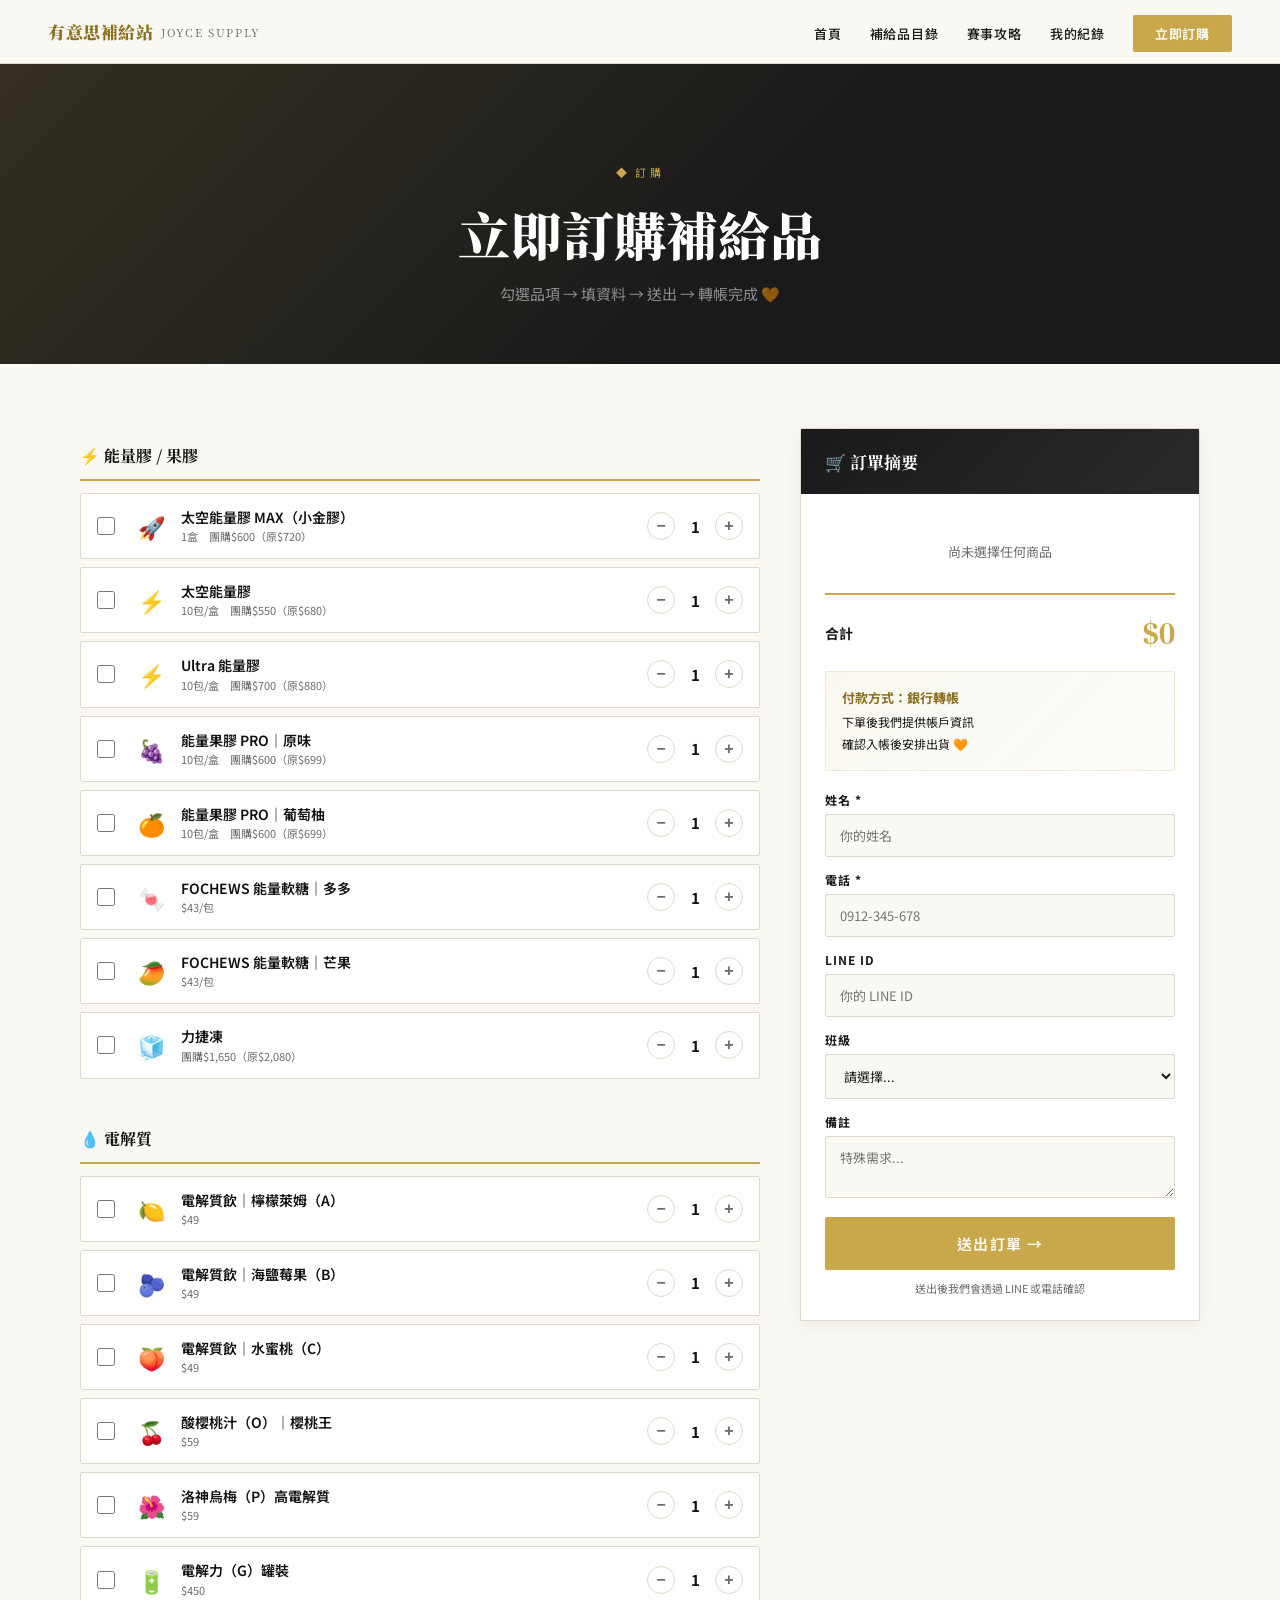
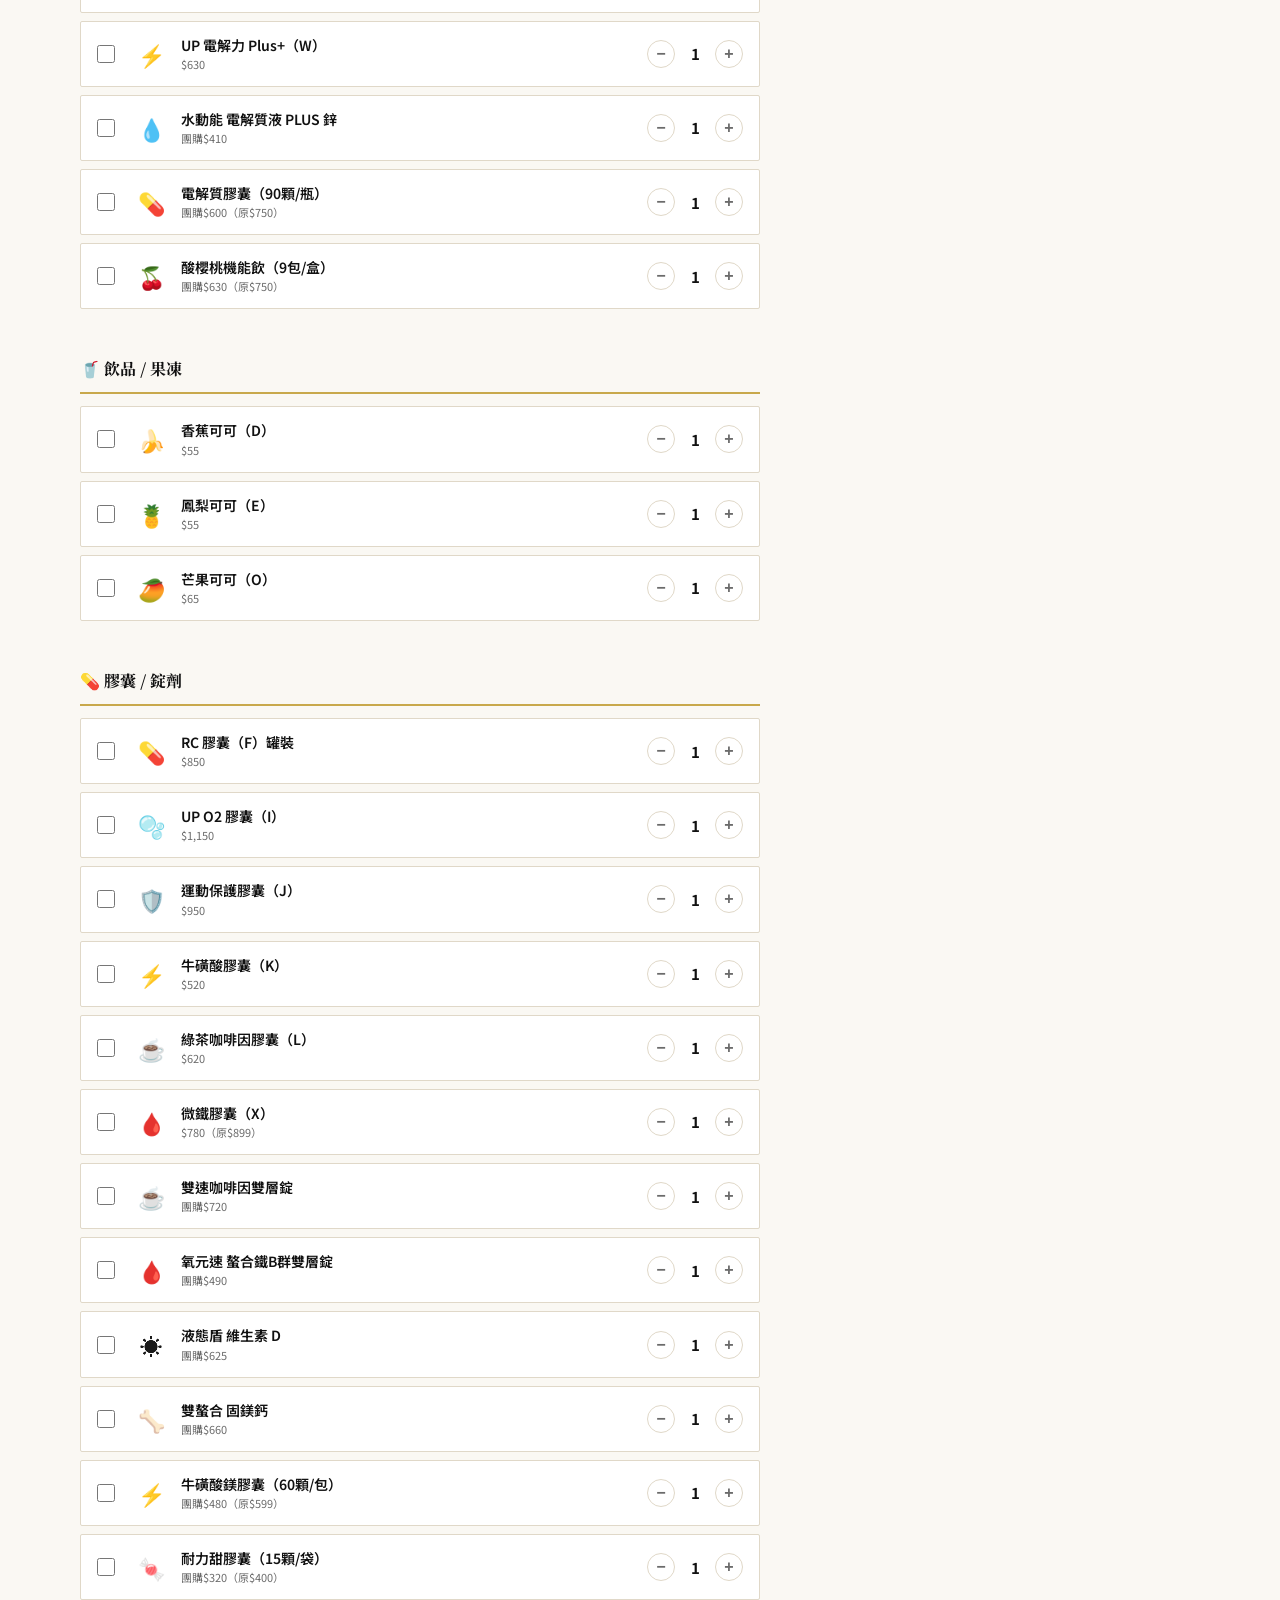
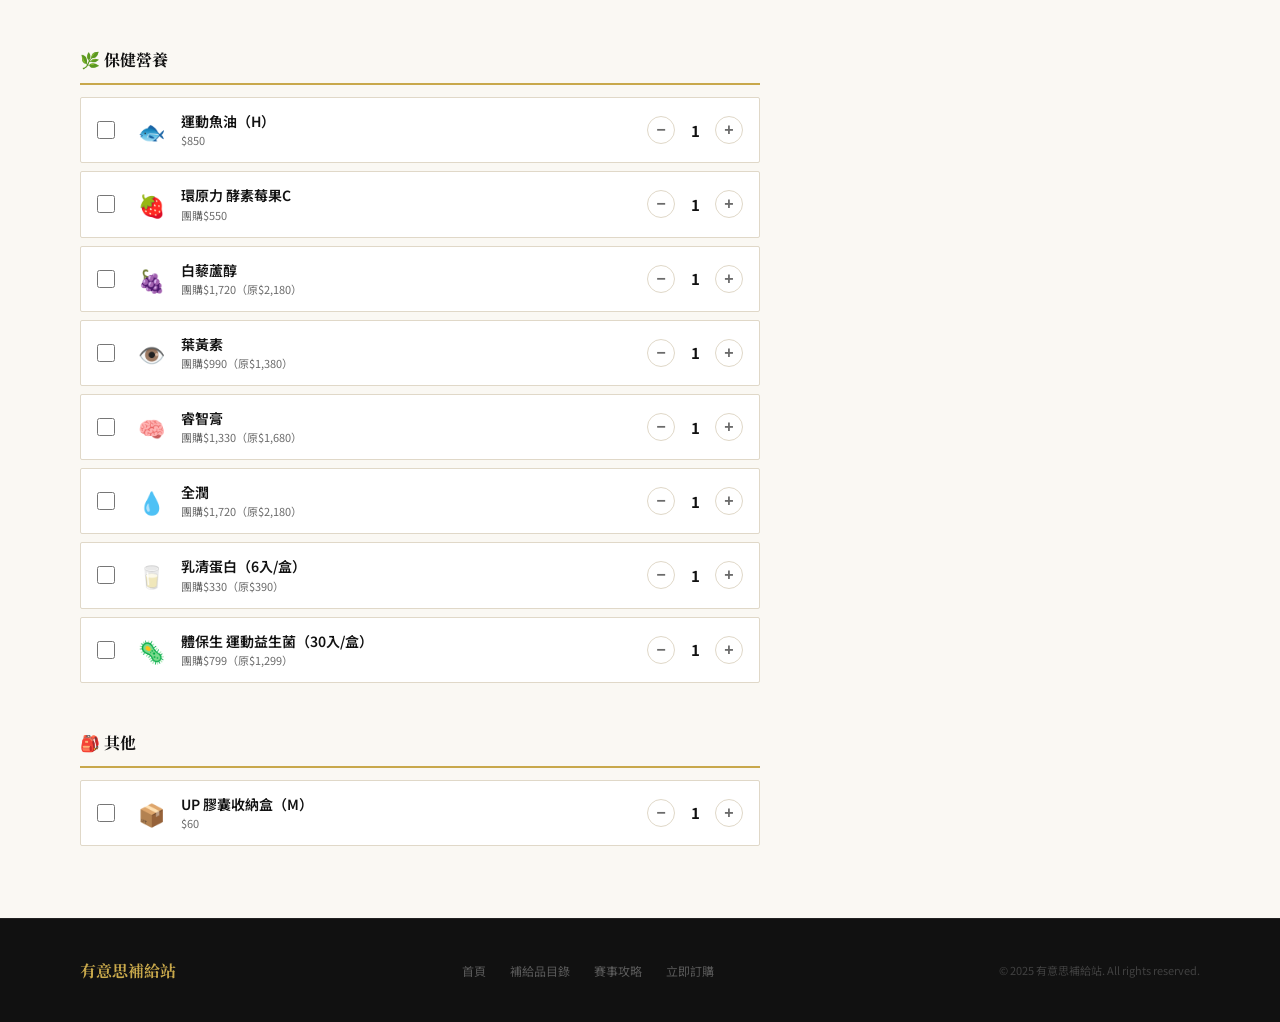
==== commit 22fb7dac: "Add files via upload" ====
--- a/order.html
+++ b/order.html
@@ -142,7 +142,7 @@
 
 <script src="js/main.js"></script>
 <script>
-const SCRIPT_URL = 'https://script.google.com/macros/s/AKfycbzAzV9g4AnpANBSaA21u2aQ8WeFeK6704pEyIDSGQez2XNC5k2P8Z2LcAg7v8ZZ3hzn/exec';
+const SCRIPT_URL = 'https://script.google.com/macros/s/AKfycbw8TjN-CYGwTtygMwlJee-l8HGraN4hIKYX_mha8wCbVvono1vok2m6gJUlUgXSgTgI/exec';
 
 // ── 數量按鈕 ──
 document.querySelectorAll('.qty-minus').forEach(btn => {
--- a/css/style.css
+++ b/css/style.css
@@ -17,31 +17,33 @@
 body { font-family:'Noto Sans TC',sans-serif; background:var(--off-white); color:var(--text); overflow-x:hidden; }
 
 /* NAV */
-nav { position:fixed; top:0; left:0; right:0; z-index:100; display:flex; align-items:center; justify-content:space-between; padding:0 48px; height:64px; background:rgba(250,248,243,0.96); backdrop-filter:blur(12px); border-bottom:1px solid var(--border); }
-.nav-logo { font-family:'Noto Serif TC',serif; font-size:18px; font-weight:900; color:var(--gold-dark); text-decoration:none; display:flex; align-items:center; gap:8px; }
+nav { position:fixed; top:0; left:0; right:0; z-index:100; display:flex; align-items:center; justify-content:space-between; padding:0 48px; height:64px; background:rgba(250,248,243,0.97); backdrop-filter:blur(16px); border-bottom:1px solid var(--border); transition:box-shadow .3s; }
+nav.scrolled { box-shadow:0 2px 20px rgba(0,0,0,0.06); }
+.nav-logo { font-family:'Noto Serif TC',serif; font-size:17px; font-weight:900; color:var(--gold-dark); text-decoration:none; display:flex; align-items:center; gap:8px; letter-spacing:0.03em; }
 .nav-logo span { font-size:11px; color:var(--muted); font-weight:400; letter-spacing:0.15em; }
 .nav-links { display:flex; align-items:center; gap:28px; list-style:none; }
 .nav-links a { font-size:13px; letter-spacing:0.06em; color:var(--text); text-decoration:none; transition:color .2s; font-weight:500; }
 .nav-links a:hover, .nav-links a.active { color:var(--gold-dark); }
-.nav-cta { background:var(--gold) !important; color:#fff !important; padding:9px 20px; border-radius:2px; }
+.nav-cta { background:var(--gold) !important; color:#fff !important; padding:9px 22px; border-radius:2px; font-weight:600 !important; }
 .nav-cta:hover { background:var(--gold-dark) !important; }
 .hamburger { display:none; background:none; border:none; font-size:24px; cursor:pointer; }
 
 /* BUTTONS */
-.btn { display:inline-block; padding:13px 28px; font-size:13px; letter-spacing:0.1em; text-decoration:none; border:none; cursor:pointer; transition:all .3s; font-family:'Noto Sans TC',sans-serif; border-radius:2px; }
+.btn { display:inline-block; padding:13px 28px; font-size:13px; letter-spacing:0.1em; text-decoration:none; border:none; cursor:pointer; transition:all .3s; font-family:'Noto Sans TC',sans-serif; border-radius:2px; font-weight:600; }
 .btn-gold { background:var(--gold); color:#fff; }
-.btn-gold:hover { background:var(--gold-dark); transform:translateY(-2px); }
+.btn-gold:hover { background:var(--gold-dark); transform:translateY(-2px); box-shadow:0 8px 24px rgba(200,168,75,0.3); }
 .btn-outline { background:transparent; color:var(--gold-dark); border:1.5px solid var(--gold); }
-.btn-outline:hover { background:var(--gold); color:#fff; }
+.btn-outline:hover { background:var(--gold); color:#fff; transform:translateY(-2px); }
 .btn-dark { background:var(--dark); color:#fff; }
 .btn-dark:hover { background:#333; transform:translateY(-2px); }
 .btn-lg { padding:16px 40px; font-size:15px; }
 
 /* PAGE HEADER */
-.page-header { padding:100px 80px 60px; background:var(--dark); text-align:center; margin-top:64px; }
-.page-header .tag { font-size:11px; letter-spacing:0.3em; color:var(--gold); text-transform:uppercase; margin-bottom:16px; }
-.page-header h1 { font-family:'Noto Serif TC',serif; font-size:clamp(28px,5vw,52px); font-weight:900; color:#fff; margin-bottom:12px; }
-.page-header p { font-size:15px; color:rgba(255,255,255,0.5); }
+.page-header { padding:100px 80px 60px; background:var(--dark); text-align:center; margin-top:64px; position:relative; overflow:hidden; }
+.page-header::before { content:''; position:absolute; top:0; left:0; right:0; bottom:0; background:linear-gradient(135deg, rgba(200,168,75,0.15) 0%, transparent 60%); }
+.page-header .tag { font-size:11px; letter-spacing:0.3em; color:var(--gold); text-transform:uppercase; margin-bottom:16px; position:relative; }
+.page-header h1 { font-family:'Noto Serif TC',serif; font-size:clamp(28px,5vw,52px); font-weight:900; color:#fff; margin-bottom:12px; position:relative; }
+.page-header p { font-size:15px; color:rgba(255,255,255,0.5); position:relative; }
 
 /* SECTION */
 section { padding:64px 80px; }
@@ -52,11 +54,11 @@
 
 /* PRODUCT CARDS */
 .product-grid { display:grid; grid-template-columns:repeat(4,1fr); gap:16px; }
-.product-card { background:#fff; border:1px solid var(--border); display:flex; flex-direction:column; transition:transform .25s, box-shadow .25s; overflow:hidden; }
-.product-card:hover { transform:translateY(-4px); box-shadow:0 12px 28px rgba(0,0,0,0.08); }
-.pc-bar { height:3px; background:var(--gold); }
-.pc-body { padding:16px; flex:1; display:flex; flex-direction:column; }
-.pc-icon { font-size:28px; margin-bottom:8px; }
+.product-card { background:#fff; border:1px solid var(--border); display:flex; flex-direction:column; transition:transform .25s, box-shadow .25s; overflow:hidden; border-radius:2px; }
+.product-card:hover { transform:translateY(-4px); box-shadow:0 16px 32px rgba(0,0,0,0.08); }
+.pc-bar { height:3px; background:linear-gradient(90deg, var(--gold), var(--gold-light)); }
+.pc-body { padding:18px; flex:1; display:flex; flex-direction:column; }
+.pc-icon { font-size:30px; margin-bottom:10px; }
 .pc-name { font-family:'Noto Serif TC',serif; font-size:14px; font-weight:700; line-height:1.4; margin-bottom:4px; }
 .pc-desc { font-size:11px; color:var(--muted); margin-bottom:10px; }
 .timing-tags { display:flex; flex-wrap:wrap; gap:4px; margin-bottom:10px; }
@@ -67,86 +69,137 @@
 .tt-x { background:rgba(107,107,107,0.1); color:#555; border-color:rgba(107,107,107,0.3); }
 .pc-price-wrap { margin-top:auto; padding-top:12px; border-top:1px solid var(--border); }
 .pc-price-label { font-size:10px; letter-spacing:0.1em; color:var(--gold-dark); }
-.pc-price { font-family:'DM Serif Display',serif; font-size:20px; color:var(--gold); line-height:1; }
+.pc-price { font-family:'DM Serif Display',serif; font-size:22px; color:var(--gold); line-height:1; }
 .pc-orig { font-size:11px; color:var(--muted); text-decoration:line-through; margin-top:1px; }
 
 /* FILTER */
 .filter-bar { display:flex; gap:8px; flex-wrap:wrap; margin-bottom:32px; }
-.fb { padding:8px 16px; font-size:12px; letter-spacing:0.08em; border:1.5px solid var(--border); background:none; cursor:pointer; transition:all .2s; font-family:'Noto Sans TC',sans-serif; border-radius:2px; }
+.fb { padding:8px 18px; font-size:12px; letter-spacing:0.08em; border:1.5px solid var(--border); background:none; cursor:pointer; transition:all .2s; font-family:'Noto Sans TC',sans-serif; border-radius:2px; }
 .fb.active { background:var(--gold); color:#fff; border-color:var(--gold); }
 .fb:hover:not(.active) { border-color:var(--gold); color:var(--gold-dark); }
 
+/* ORDER PAGE */
+.order-layout { display:grid; grid-template-columns:1fr 400px; gap:40px; align-items:start; }
+
+.order-cat-title { font-family:'Noto Serif TC',serif; font-size:16px; font-weight:700; padding:16px 0 12px; border-bottom:2px solid var(--gold); margin:32px 0 12px; display:flex; align-items:center; gap:10px; color:var(--black); }
+.order-cat-title:first-child { margin-top:0; }
+
+.order-item { display:grid; grid-template-columns:24px 32px 1fr auto; align-items:center; gap:14px; padding:14px 16px; background:#fff; border:1.5px solid var(--border); margin-bottom:8px; transition:all .2s; border-radius:2px; cursor:pointer; }
+.order-item:hover { border-color:var(--gold); background:rgba(200,168,75,0.02); }
+.order-item.selected { border-color:var(--gold); background:rgba(200,168,75,0.05); }
+.oi-check { width:18px; height:18px; accent-color:var(--gold); cursor:pointer; }
+.oi-icon { font-size:22px; text-align:center; }
+.oi-info { }
+.oi-name { font-size:14px; font-weight:600; color:var(--black); line-height:1.3; }
+.oi-sub { font-size:11px; color:var(--muted); margin-top:2px; }
+.oi-qty { display:flex; align-items:center; gap:8px; }
+.qty-btn { width:28px; height:28px; border:1.5px solid var(--border); background:#fff; cursor:pointer; font-size:16px; border-radius:50%; transition:all .2s; display:flex; align-items:center; justify-content:center; font-weight:700; line-height:1; color:var(--muted); }
+.qty-btn:hover { border-color:var(--gold); color:var(--gold); background:rgba(200,168,75,0.08); }
+.qty-num { font-size:15px; font-weight:700; min-width:24px; text-align:center; color:var(--black); }
+
+/* ORDER SUMMARY */
+.order-summary { position:sticky; top:80px; background:#fff; border:1px solid var(--border); border-radius:2px; overflow:hidden; box-shadow:0 4px 24px rgba(0,0,0,0.06); }
+.os-header { background:linear-gradient(135deg, var(--dark), #2a2a2a); padding:20px 24px; display:flex; align-items:center; gap:10px; }
+.os-header h3 { font-family:'Noto Serif TC',serif; font-size:17px; color:#fff; }
+.os-body { padding:24px; }
+.os-item { display:flex; justify-content:space-between; font-size:13px; padding:8px 0; border-bottom:1px solid var(--border); color:var(--text); }
+.os-item span:last-child { font-weight:600; color:var(--gold-dark); }
+.os-total { display:flex; justify-content:space-between; align-items:center; padding:16px 0; border-top:2px solid var(--gold); margin-top:8px; }
+.os-total span:first-child { font-size:14px; font-weight:700; }
+.total-num { font-family:'DM Serif Display',serif; font-size:32px; color:var(--gold); }
+.payment-info { background:linear-gradient(135deg,rgba(200,168,75,0.08),rgba(200,168,75,0.04)); border:1px solid rgba(200,168,75,0.2); border-radius:2px; padding:14px 16px; margin-bottom:20px; font-size:12px; color:var(--text); line-height:1.9; }
+.payment-info strong { color:var(--gold-dark); font-size:13px; }
+.os-form { }
+.form-group { margin-bottom:14px; }
+.form-group label { display:block; font-size:12px; font-weight:700; letter-spacing:0.08em; margin-bottom:6px; color:var(--text); }
+.form-group input, .form-group select, .form-group textarea { width:100%; padding:11px 14px; border:1.5px solid var(--border); background:var(--off-white); font-size:13px; border-radius:2px; font-family:'Noto Sans TC',sans-serif; transition:border-color .2s; color:var(--text); }
+.form-group input:focus, .form-group select:focus, .form-group textarea:focus { outline:none; border-color:var(--gold); background:#fff; }
+.submit-btn { width:100%; padding:16px; font-size:15px; font-weight:700; letter-spacing:0.1em; background:linear-gradient(135deg,var(--gold),var(--gold-dark)); color:#fff; border:none; cursor:pointer; border-radius:2px; font-family:'Noto Sans TC',sans-serif; transition:all .3s; }
+.submit-btn:hover { background:linear-gradient(135deg,var(--gold-dark),#6b5015); transform:translateY(-2px); box-shadow:0 8px 24px rgba(200,168,75,0.35); }
+.submit-btn:disabled { opacity:0.6; cursor:not-allowed; transform:none; }
+
 /* STRATEGY */
-.race-tabs { display:flex; gap:0; margin-bottom:40px; border:1.5px solid var(--border); width:fit-content; overflow:hidden; }
-.rt { padding:13px 28px; font-size:13px; font-weight:600; border:none; background:none; cursor:pointer; font-family:'Noto Sans TC',sans-serif; color:var(--muted); transition:all .2s; border-right:1px solid var(--border); }
+.race-tabs { display:flex; gap:0; margin-bottom:40px; overflow:hidden; border-radius:2px; border:1.5px solid var(--border); width:fit-content; }
+.rt { padding:13px 32px; font-size:13px; font-weight:600; border:none; background:none; cursor:pointer; font-family:'Noto Sans TC',sans-serif; color:var(--muted); transition:all .2s; border-right:1px solid var(--border); }
 .rt:last-child { border-right:none; }
 .rt.active { background:var(--gold); color:#fff; }
 .race-plan { display:none; }
-.race-plan.active { display:grid; grid-template-columns:1fr 1fr; gap:32px; }
-.rp-intro { grid-column:1/-1; background:rgba(200,168,75,0.08); border-left:3px solid var(--gold); padding:16px 20px; font-size:14px; color:var(--muted); line-height:1.9; }
-.stage-card { background:#fff; border:1px solid var(--border); padding:24px; }
+.race-plan.active { display:grid; grid-template-columns:1fr 1fr; gap:20px; }
+.rp-intro { grid-column:1/-1; background:rgba(200,168,75,0.08); border-left:3px solid var(--gold); padding:16px 20px; font-size:14px; color:var(--muted); line-height:1.9; border-radius:0 2px 2px 0; }
+.stage-card { background:#fff; border:1px solid var(--border); padding:24px; border-radius:2px; transition:box-shadow .2s; }
+.stage-card:hover { box-shadow:0 4px 16px rgba(0,0,0,0.06); }
 .stage-time { font-size:10px; letter-spacing:0.2em; color:var(--gold-dark); text-transform:uppercase; margin-bottom:8px; }
-.stage-title { font-family:'Noto Serif TC',serif; font-size:17px; font-weight:700; margin-bottom:12px; display:flex; align-items:center; gap:8px; }
+.stage-title { font-family:'Noto Serif TC',serif; font-size:17px; font-weight:700; margin-bottom:12px; }
 .stage-items { list-style:none; }
 .stage-items li { font-size:13px; color:var(--muted); padding:5px 0; border-bottom:1px solid var(--border); display:flex; gap:8px; line-height:1.5; }
 .stage-items li::before { content:'·'; color:var(--gold); font-weight:900; flex-shrink:0; }
-.stage-products { display:flex; flex-wrap:wrap; gap:6px; margin-top:12px; }
-.sp { font-size:11px; padding:3px 10px; background:rgba(200,168,75,0.1); color:var(--gold-dark); border:1px solid rgba(200,168,75,0.25); border-radius:1px; }
-
-/* ORDER FORM */
-.order-layout { display:grid; grid-template-columns:1fr 380px; gap:40px; align-items:start; }
-.order-products { }
-.order-cat-title { font-family:'Noto Serif TC',serif; font-size:18px; font-weight:700; padding:16px 0 12px; border-bottom:2px solid var(--gold); margin-bottom:16px; margin-top:32px; display:flex; align-items:center; gap:10px; }
-.order-cat-title:first-child { margin-top:0; }
-.order-item { display:flex; align-items:center; gap:16px; padding:14px 16px; background:#fff; border:1px solid var(--border); margin-bottom:8px; transition:border-color .2s; }
-.order-item:hover { border-color:var(--gold); }
-.order-item.selected { border-color:var(--gold); background:rgba(200,168,75,0.04); }
-.oi-check { width:20px; height:20px; accent-color:var(--gold); cursor:pointer; flex-shrink:0; }
-.oi-icon { font-size:22px; flex-shrink:0; }
-.oi-info { flex:1; }
-.oi-name { font-size:14px; font-weight:600; }
-.oi-sub { font-size:11px; color:var(--muted); margin-top:2px; }
-.oi-price { font-family:'DM Serif Display',serif; font-size:18px; color:var(--gold); flex-shrink:0; }
-.oi-orig { font-size:10px; color:var(--muted); text-decoration:line-through; text-align:right; }
-.oi-qty { display:flex; align-items:center; gap:8px; flex-shrink:0; }
-.oi-qty button { width:28px; height:28px; border:1.5px solid var(--border); background:#fff; cursor:pointer; font-size:16px; border-radius:2px; transition:all .2s; display:flex; align-items:center; justify-content:center; }
-.oi-qty button:hover { border-color:var(--gold); color:var(--gold); }
-.oi-qty span { font-size:15px; font-weight:600; min-width:24px; text-align:center; }
-
-/* ORDER SUMMARY */
-.order-summary { position:sticky; top:80px; background:#fff; border:1px solid var(--border); overflow:hidden; }
-.os-header { background:var(--dark); padding:20px 24px; }
-.os-header h3 { font-family:'Noto Serif TC',serif; font-size:18px; color:#fff; }
-.os-body { padding:24px; }
-.os-items { min-height:80px; margin-bottom:16px; }
-.os-item { display:flex; justify-content:space-between; font-size:13px; padding:6px 0; border-bottom:1px solid var(--border); }
-.os-empty { text-align:center; color:var(--muted); font-size:13px; padding:20px 0; }
-.os-total { display:flex; justify-content:space-between; align-items:center; padding:16px 0; border-top:2px solid var(--gold); margin-top:8px; }
-.os-total span:first-child { font-size:14px; font-weight:600; }
-.os-total .total-num { font-family:'DM Serif Display',serif; font-size:28px; color:var(--gold); }
-.os-form { border-top:1px solid var(--border); padding-top:20px; }
-.form-group { margin-bottom:14px; }
-.form-group label { display:block; font-size:12px; font-weight:600; letter-spacing:0.08em; margin-bottom:6px; }
-.form-group input, .form-group select, .form-group textarea {
-  width:100%; padding:11px 14px; border:1.5px solid var(--border);
-  background:var(--off-white); font-size:13px; border-radius:2px;
-  font-family:'Noto Sans TC',sans-serif; transition:border-color .2s;
-}
-.form-group input:focus, .form-group select:focus, .form-group textarea:focus { outline:none; border-color:var(--gold); }
-.payment-info { background:rgba(200,168,75,0.06); border:1px solid rgba(200,168,75,0.2); padding:14px; margin-bottom:16px; font-size:12px; color:var(--text); line-height:1.8; }
-.payment-info strong { color:var(--gold-dark); }
+.prod-tags { display:flex; flex-wrap:wrap; gap:5px; margin-top:12px; }
+.prod-tag { font-size:10px; padding:3px 9px; background:rgba(200,168,75,0.1); color:var(--gold-dark); border:1px solid rgba(200,168,75,0.25); border-radius:1px; }
+
+/* LOG PAGE */
+.log-form { background:#fff; border:1px solid var(--border); padding:32px; margin-bottom:32px; border-radius:2px; box-shadow:0 2px 12px rgba(0,0,0,0.04); }
+.form-grid { display:grid; grid-template-columns:1fr 1fr 1fr; gap:16px; margin-bottom:16px; }
+.fg { display:flex; flex-direction:column; gap:6px; }
+.fg label { font-size:12px; font-weight:700; letter-spacing:0.08em; }
+.fg input,.fg select,.fg textarea { padding:11px 14px; border:1.5px solid var(--border); background:var(--off-white); font-size:13px; border-radius:2px; font-family:'Noto Sans TC',sans-serif; transition:border-color .2s; }
+.fg input:focus,.fg select:focus,.fg textarea:focus { outline:none; border-color:var(--gold); background:#fff; }
+.feel-row { display:flex; gap:20px; margin-bottom:16px; }
+.feel-opt { font-size:13px; display:flex; align-items:center; gap:6px; cursor:pointer; }
+.feel-opt input { accent-color:var(--gold); }
+.log-table-wrap { overflow-x:auto; border-radius:2px; box-shadow:0 2px 12px rgba(0,0,0,0.04); }
+.log-table { width:100%; border-collapse:collapse; background:#fff; }
+.log-table th { background:var(--dark); color:#fff; padding:13px 16px; font-size:12px; letter-spacing:0.08em; text-align:left; }
+.log-table td { padding:12px 16px; border-bottom:1px solid var(--border); font-size:13px; vertical-align:top; }
+.log-table tr:hover td { background:rgba(200,168,75,0.03); }
+.del-btn { background:none; border:1px solid rgba(184,92,56,0.3); padding:4px 10px; font-size:11px; cursor:pointer; color:#b85c38; border-radius:1px; transition:all .2s; }
+.del-btn:hover { background:rgba(184,92,56,0.08); }
+.feel-good { display:inline-block; font-size:11px; padding:2px 8px; background:rgba(76,175,80,0.1); color:#2e7d32; border-radius:1px; }
+.feel-ok { display:inline-block; font-size:11px; padding:2px 8px; background:rgba(200,168,75,0.1); color:#8b6f20; border-radius:1px; }
+.feel-bad { display:inline-block; font-size:11px; padding:2px 8px; background:rgba(184,92,56,0.1); color:#b85c38; border-radius:1px; }
+.empty-log { text-align:center; padding:48px; color:var(--muted); font-size:14px; background:#fff; }
+
+/* HERO */
+.hero { min-height:100vh; display:grid; grid-template-columns:1fr 1fr; padding-top:64px; }
+.hero-left { display:flex; flex-direction:column; justify-content:center; padding:80px 60px 80px 80px; }
+.hero-tag { font-size:11px; letter-spacing:0.25em; color:var(--gold); text-transform:uppercase; border-left:2px solid var(--gold); padding-left:12px; margin-bottom:28px; }
+.hero-title { font-family:'Noto Serif TC',serif; font-size:clamp(40px,5vw,64px); font-weight:900; line-height:1.15; color:var(--black); margin-bottom:20px; }
+.hero-title em { font-style:normal; color:var(--gold-dark); }
+.hero-sub { font-size:15px; line-height:2; color:var(--muted); max-width:420px; margin-bottom:40px; }
+.hero-btns { display:flex; gap:16px; flex-wrap:wrap; }
+.hero-stats { display:flex; gap:36px; margin-top:48px; padding-top:36px; border-top:1px solid var(--border); }
+.hs-num { font-family:'DM Serif Display',serif; font-size:32px; color:var(--gold); line-height:1; }
+.hs-label { font-size:11px; color:var(--muted); margin-top:4px; letter-spacing:0.06em; }
+.hero-right { background:linear-gradient(160deg,var(--gold) 0%,var(--gold-dark) 100%); display:flex; align-items:center; justify-content:center; position:relative; overflow:hidden; }
+.hero-visual-text { font-family:'Noto Serif TC',serif; font-size:120px; color:rgba(255,255,255,0.08); font-weight:900; text-align:center; user-select:none; }
+.hero-badge { position:absolute; bottom:40px; left:40px; background:rgba(250,248,243,0.95); padding:16px 20px; border-left:3px solid var(--gold); backdrop-filter:blur(8px); }
+.hero-badge p { font-family:'Noto Serif TC',serif; font-size:13px; line-height:1.8; }
+
+/* MARQUEE */
+.marquee-wrap { overflow:hidden; background:var(--dark); padding:13px 0; }
+.marquee-track { display:flex; gap:48px; width:max-content; animation:marquee 22s linear infinite; }
+.marquee-track span { font-size:12px; letter-spacing:0.2em; color:rgba(255,255,255,0.4); text-transform:uppercase; }
+.marquee-track strong { color:var(--gold); }
+@keyframes marquee { from{transform:translateX(0)} to{transform:translateX(-50%)} }
+
+/* FEATURE STRIP */
+.feature-strip { display:grid; grid-template-columns:repeat(3,1fr); background:var(--cream); }
+.fs-item { padding:40px 36px; border-right:1px solid var(--border); text-align:center; }
+.fs-item:last-child { border-right:none; }
+.fs-icon { font-size:40px; margin-bottom:16px; }
+.fs-title { font-family:'Noto Serif TC',serif; font-size:18px; font-weight:700; margin-bottom:8px; }
+.fs-desc { font-size:13px; color:var(--muted); line-height:1.8; }
 
 /* THANKYOU */
-.ty-section { min-height:60vh; display:flex; align-items:center; justify-content:center; text-align:center; }
-.ty-box { max-width:480px; }
+.ty-section { min-height:60vh; display:flex; align-items:center; justify-content:center; text-align:center; padding:80px 20px; }
+.ty-box { max-width:520px; }
 .ty-icon { font-size:80px; margin-bottom:24px; }
-.ty-title { font-family:'Noto Serif TC',serif; font-size:32px; font-weight:900; margin-bottom:16px; }
+.ty-title { font-family:'Noto Serif TC',serif; font-size:36px; font-weight:900; margin-bottom:16px; }
 .ty-sub { font-size:15px; color:var(--muted); line-height:1.9; margin-bottom:32px; }
 
 /* FOOTER */
-footer { background:#111; padding:40px 80px; }
+footer { background:#111; padding:40px 80px; border-top:1px solid #222; }
 .footer-inner { display:flex; align-items:center; justify-content:space-between; }
-.footer-brand { font-family:'Noto Serif TC',serif; font-size:16px; color:var(--gold); }
+.footer-brand { font-family:'Noto Serif TC',serif; font-size:16px; color:var(--gold); font-weight:700; }
 .footer-links { display:flex; gap:24px; }
 .footer-links a { font-size:12px; color:rgba(255,255,255,0.3); text-decoration:none; transition:color .2s; }
 .footer-links a:hover { color:rgba(255,255,255,0.7); }
@@ -165,6 +218,7 @@
   .nav-links.open { display:flex; }
   .nav-links li { border-bottom:1px solid var(--border); }
   .nav-links a { display:block; padding:13px 0; }
+  .nav-cta { margin:12px 0; display:block; text-align:center; }
   section { padding:48px 20px; }
   .page-header { padding:80px 20px 48px; }
   .product-grid { grid-template-columns:1fr 1fr; gap:12px; }
@@ -173,7 +227,15 @@
   .race-plan.active { grid-template-columns:1fr; }
   .order-layout { grid-template-columns:1fr; }
   .order-summary { position:static; }
+  .hero { grid-template-columns:1fr; }
+  .hero-right { display:none; }
+  .hero-left { padding:60px 20px; }
+  .feature-strip { grid-template-columns:1fr; }
+  .fs-item { border-right:none; border-bottom:1px solid var(--border); }
+  .form-grid { grid-template-columns:1fr; }
   footer { padding:32px 20px; }
   .footer-inner { flex-direction:column; gap:16px; text-align:center; }
   .footer-links { flex-wrap:wrap; justify-content:center; }
+  .hero-stats { flex-wrap:wrap; gap:20px; }
+  .order-item { grid-template-columns:24px 28px 1fr auto; gap:10px; }
 }
